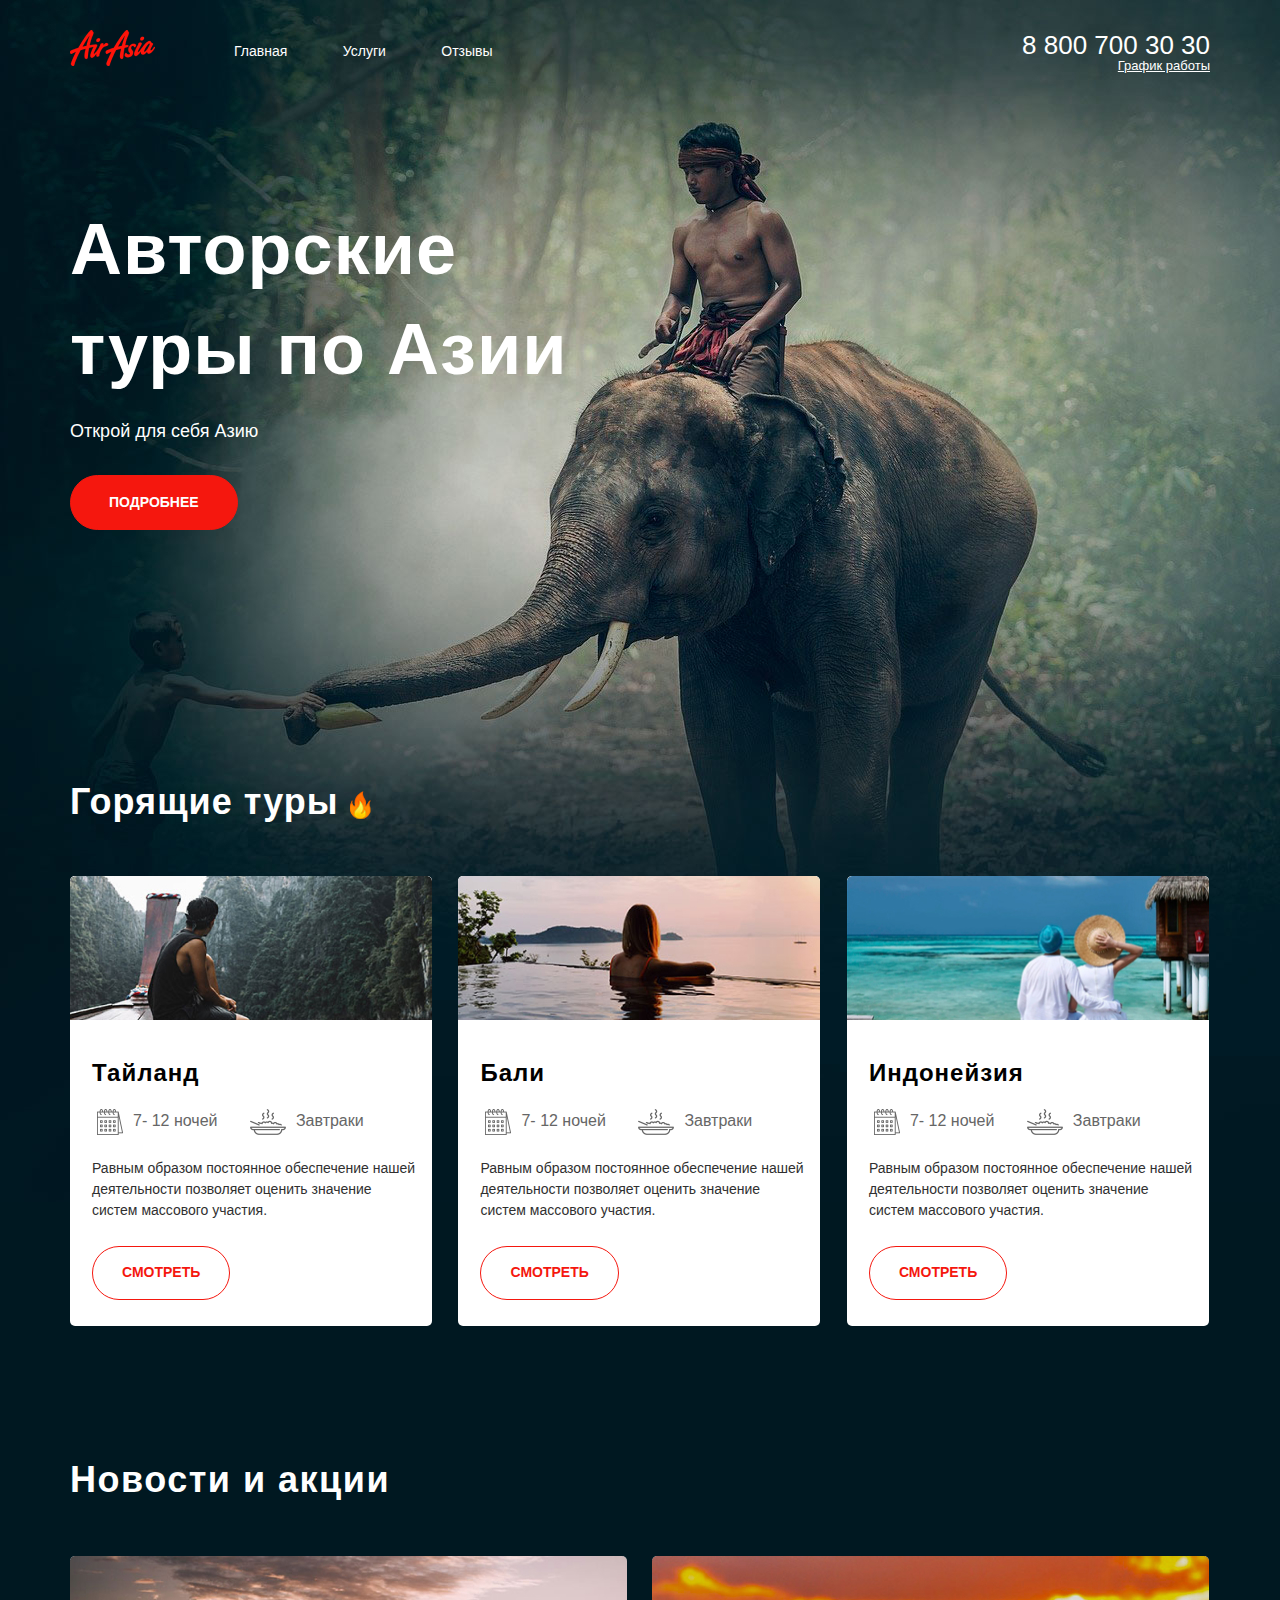
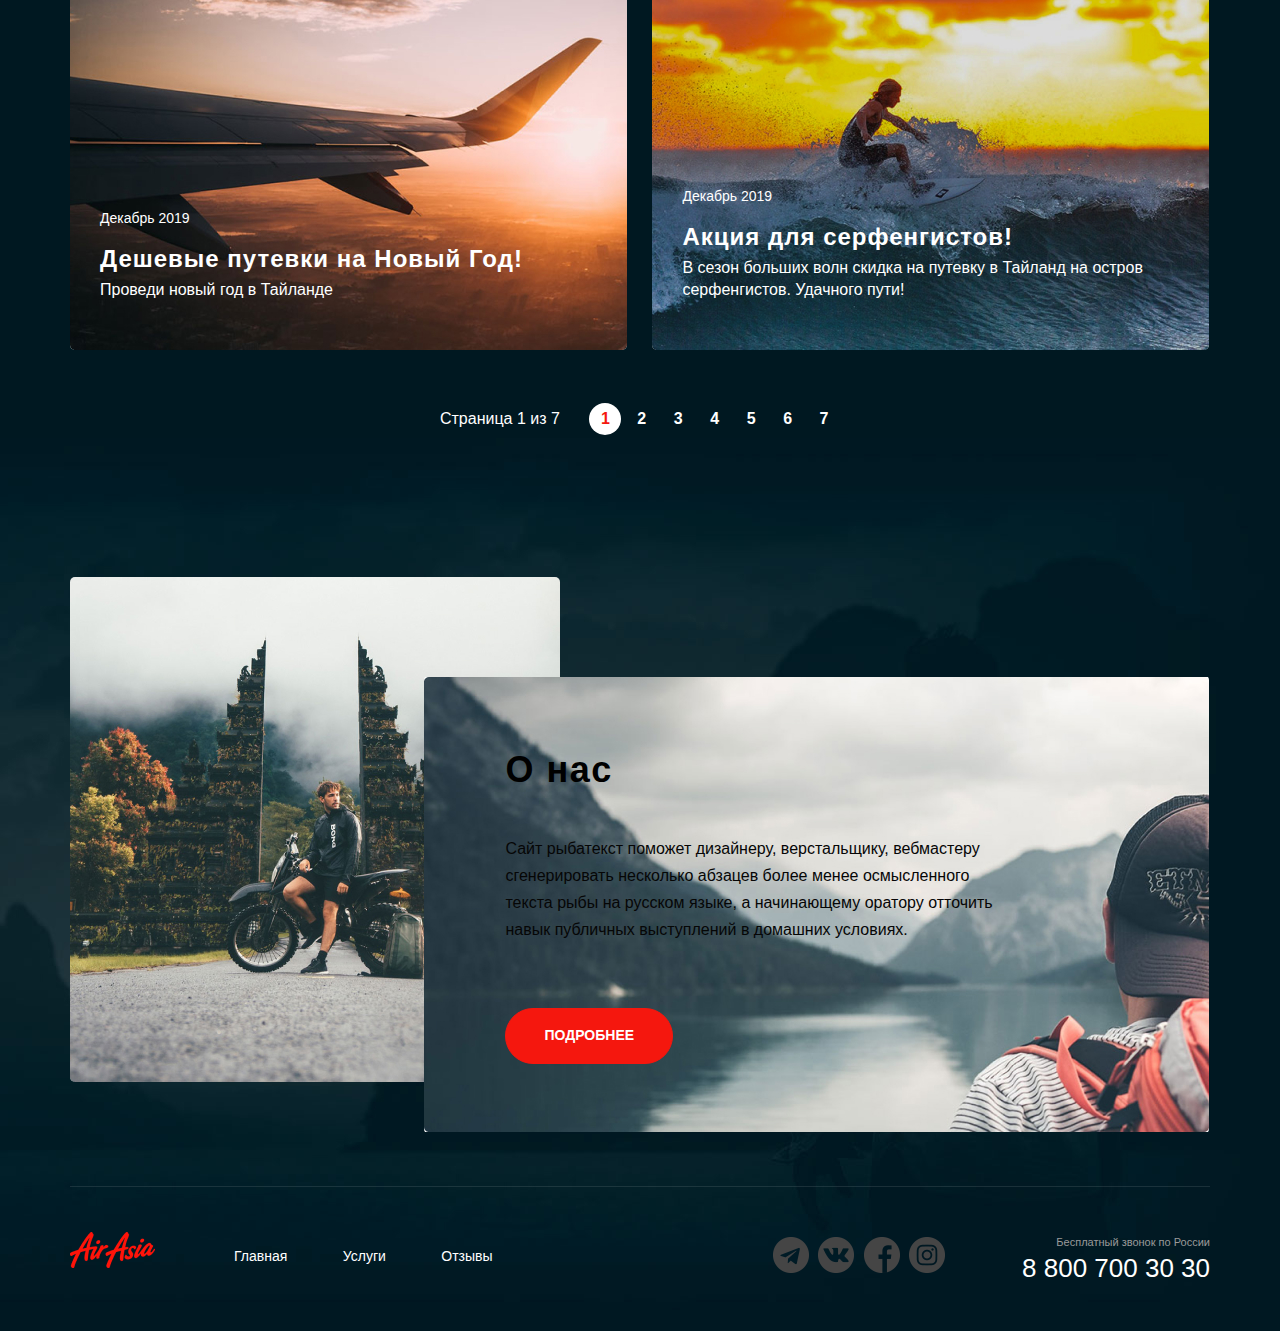
==== index.html @ c1200498 "fixed footer" ====
<!DOCTYPE html>
<html lang="en">
  <head>
    <meta charset="UTF-8" />
    <meta name="viewport" content="width=device-width, initial-scale=1.0" />
    <link rel="stylesheet" href="style/style.css" />
    <title>Air Asia</title>
  </head>
  <body>
    <div class="wrapper main-page__wrapper">
      <div class="container">
        <header class="header">
          <a href="#" class="logo">
            <img src="img/logo.png" alt="logo" class="logo_img" />
          </a>
          <nav class="menu">
            <ul class="menu__list">
              <li class="menu__item">
                <a href="#" class="menu__link">Главная</a>
              </li>
              <li class="menu__item">
                <a href="#" class="menu__link">Услуги</a>
              </li>
              <li class="menu__item">
                <a href="#" class="menu__link">Отзывы</a>
              </li>
            </ul>
          </nav>
          <address class="contacts">
            <a href="tel:+78007003030" class="contacts__phone"
              >8 800 700 30 30</a
            >
            <div class="contacts__schedule">График работы</div>
          </address>
        </header>
        <main class="page-content">
          <section class="main-title">
            <h1 class="main-title__title title">Авторские туры по Азии</h1>
            <p class="main-title__text">Открой для себя Азию</p>
            <a href="#" class="button button__more">Подробнее</a>
          </section>
          <section class="hot-tours">
            <div class="container">
              <h2 class="hot-tours__title">Горящие туры</h2>
              <ul class="hot-tours__list">
                <li class="card">
                  <div class="card__header">
                    <img
                      src="img/thailand.jpg"
                      alt="thailand"
                      class="card__img"
                    />
                  </div>
                  <div class="card__body">
                    <h3 class="card__title">Тайланд</h3>
                    <div class="card__duration-meal">
                      <div class="card__duration">7- 12 ночей</div>
                      <div class="card__meal">Завтраки</div>
                    </div>
                    <p class="card__desc">
                      Равным образом постоянное обеспечение нашей деятельности
                      позволяет оценить значение систем массового участия.
                    </p>

                    <a href="#" class="button button-see">Смотреть</a>
                  </div>
                </li>
                <li class="card">
                  <div class="card__header">
                    <img src="img/bali.jpg" alt="bali" class="card__img" />
                  </div>
                  <div class="card__body">
                    <h3 class="card__title">Бали</h3>
                    <div class="card__duration-meal">
                      <div class="card__duration">7- 12 ночей</div>
                      <div class="card__meal">Завтраки</div>
                    </div>
                    <p class="card__desc">
                      Равным образом постоянное обеспечение нашей деятельности
                      позволяет оценить значение систем массового участия.
                    </p>

                    <a href="#" class="button button-see">Смотреть</a>
                  </div>
                </li>
                <li class="card">
                  <div class="card__header">
                    <img
                      src="img/indonesia.jpg"
                      alt="indonesia"
                      class="card__img"
                    />
                  </div>
                  <div class="card__body">
                    <h3 class="card__title">Индонейзия</h3>
                    <div class="card__duration-meal">
                      <div class="card__duration">7- 12 ночей</div>
                      <div class="card__meal">Завтраки</div>
                    </div>
                    <p class="card__desc">
                      Равным образом постоянное обеспечение нашей деятельности
                      позволяет оценить значение систем массового участия.
                    </p>

                    <a href="#" class="button button-see">Смотреть</a>
                  </div>
                </li>
              </ul>
            </div>
          </section>
          <section class="news-promotions">
            <div class="container">
              <div class="news-promotions__header">
                <h2 class="news-promotions__title">Новости и акции</h2>
              </div>
              <div class="news-promotions__body">
                <ul class="news-promotions__list">
                  <li class="news-promotions__item">
                    <img
                      src="img/plain.jpg"
                      alt="plane"
                      class="news-promotions__img"
                    />
                    <div class="news-promotions__content">
                      <date class="news-promotions__date">Декабрь 2019</date>
                      <h3 class="news-promotions__title">
                        Дешевые путевки на Новый Год!
                      </h3>
                      <p class="news-promotions__text">
                        Проведи новый год в Тайланде
                      </p>
                    </div>
                  </li>
                  <li class="news-promotions__item">
                    <img
                      src="img/surfer.jpg"
                      alt="surfer"
                      class="news-promotions__img"
                    />
                    <div class="news-promotions__content">
                      <date class="news-promotions__date">Декабрь 2019</date>
                      <h3 class="news-promotions__title">
                        Акция для серфенгистов!
                      </h3>
                      <p class="news-promotions__text">
                        В сезон больших волн скидка на путевку в Тайланд на
                        остров серфенгистов. Удачного пути!
                      </p>
                    </div>
                  </li>
                </ul>
              </div>
              <div class="paginator">
                <div class="paginator__display">Страница 1 из 7</div>
                <ul class="paginator__list">
                  <li class="paginator__item paginator__item_active">
                    <a href="#" class="paginator__link">1</a>
                  </li>
                  <li class="paginator__item">
                    <a href="#" class="paginator__link">2</a>
                  </li>
                  <li class="paginator__item">
                    <a href="#" class="paginator__link">3</a>
                  </li>
                  <li class="paginator__item">
                    <a href="#" class="paginator__link">4</a>
                  </li>
                  <li class="paginator__item">
                    <a href="#" class="paginator__link">5</a>
                  </li>
                  <li class="paginator__item">
                    <a href="#" class="paginator__link">6</a>
                  </li>
                  <li class="paginator__item">
                    <a href="#" class="paginator__link">7</a>
                  </li>
                </ul>
              </div>
            </div>
          </section>
          <section class="about-us">
            <div class="about-us__desc">
              <h2 class="about-us__title">О нас</h2>
              <div class="about-us__desc-text">
                <p>
                  Сайт рыбатекст поможет дизайнеру, верстальщику, вебмастеру
                  сгенерировать несколько абзацев более менее осмысленного
                  текста рыбы на русском языке, а начинающему оратору отточить
                  навык публичных выступлений в домашних условиях.
                </p>
              </div>
              <a href="#" class="button button__more">Подробнее</a>
            </div>
          </section>
        </main>
        <footer class="footer">
          <a href="#" class="logo logo__footer">
            <img src="img/logo.png" alt="logo" class="logo_img" />
          </a>
          <nav class="menu menu__footer">
            <ul class="menu__list">
              <li class="menu__item">
                <a href="#" class="menu__link">Главная</a>
              </li>
              <li class="menu__item">
                <a href="#" class="menu__link">Услуги</a>
              </li>
              <li class="menu__item">
                <a href="#" class="menu__link">Отзывы</a>
              </li>
            </ul>
          </nav>
          <address class="contacts contacts__footer">
            <div class="contacts__desc">Бесплатный звонок по России</div>
            <a href="tel:+78007003030" class="contacts__phone"
              >8 800 700 30 30</a
            >
          </address>
          <nav class="social">
            <ul class="social__list">
              <li class="social__item social__item_icon_tg">
                <a href="#" class="social__link"></a>
              </li>
              <li class="social__item social__item_icon_vk">
                <a href="#" class="social__link"></a>
              </li>
              <li class="social__item social__item_icon_fb">
                <a href="#" class="social__link"></a>
              </li>
              <li class="social__item social__item_icon_inst">
                <a href="#" class="social__link"></a>
              </li>
            </ul>
          </nav>
        </footer>
      </div>
    </div>
  </body>
</html>
---- style/style.css ----
@import url("https://fonts.googleapis.com/css2?family=Roboto:ital,wght@0,300;0,400;0,700;1,300;1,400;1,700&display=swap");

* {
  padding: 0;
  margin: 0;
  box-sizing: border-box;
}

body {
  font-family: "Open Sans", Helvetica, sans-serif;
  font-size: 16px;
  color: #fff;
  line-height: 1.42;
  background: #001821;
}
.main-page__wrapper {
  background: url("../img/background-top.jpg") center top no-repeat,
    url("../img/background-bottom.jpg") right bottom no-repeat;
}
a {
  color: inherit;
}
h1 {
  font-size: 72px;
  line-height: 100px;
  letter-spacing: 1px;
}

h2 {
  font-size: 36px;
  line-height: 50px;
  letter-spacing: 1.5px;
}

h3 {
  font-size: 24px;
  line-height: 33px;
  letter-spacing: 1px;
}

ul {
  margin: 0;
  padding: 0;
}
ul li {
  list-style: none;
}

.container {
  width: 1140px;
  margin: 0 auto;
}

.header {
  height: 125px;
  position: relative;
  margin-bottom: 74px;
}

.logo {
  display: block;
  position: absolute;
  top: 30px;
  left: 0;
}

.menu {
  position: absolute;
  top: 40px;
  left: 164px;
}

.menu__item {
  display: inline-block;
  vertical-align: middle;
  margin-right: 51px;
}

.menu__item:last-child {
  margin-right: 0;
}

.menu__link {
  font-size: 14px;
  text-decoration: none;
}

.menu__link:hover {
  color: #da0100;
}

.contacts {
  font-style: normal;
  position: absolute;
  top: 28px;
  right: 0px;
  text-align: right;
}

.contacts__phone {
  font-size: 26px;
  line-height: 35px;
  text-decoration: none;
}

.contacts__schedule {
  font-size: 13px;
  line-height: 6px;
  text-decoration: underline;
}

.contacts__desc {
  color: #9a9a9a;
  font-size: 11px;
}

.main-title {
  margin-bottom: 247px;
}
.main-title__title {
  width: 510px;
  margin-bottom: 20px;
}

.main-title__text {
  font-size: 18px;
  margin-bottom: 30px;
}

.button {
  display: inline-block;
  border: 1px solid #f5170e;
  border-radius: 35px;
  text-decoration: none;
  font-size: 14px;
  text-transform: uppercase;
  font-weight: 700;
}

.button__more {
  background: #f5170e;
  padding: 17px 38px;
}

.hot-tours {
  margin-bottom: 122px;
}

.hot-tours__title {
  margin-bottom: 49px;
  letter-spacing: 1px;
}

.hot-tours__title::after {
  content: "";
  width: 21px;
  height: 28px;
  display: inline-block;
  vertical-align: middle;
  margin-left: 12px;
  background: url("../img/flame.png");
}

.card {
  display: inline-block;
  min-height: 450px;
  width: 362px;
  background: #fff;
  border-radius: 5px;
  margin-right: 22px;
  overflow: hidden;
}

.card:last-child {
  margin-right: 0;
}

.card__header {
  margin-bottom: 29px;
}

.card__body {
  padding: 0 16px 0 22px;
}

.card__title {
  color: #000;
  margin-bottom: 20px;
}

.card__duration-meal {
  color: #666;
  margin-bottom: 23px;
  padding-left: 5px;
}

.card__duration {
  display: inline-block;
  margin-right: 28px;
  vertical-align: middle;
}

.card__duration::before {
  content: "";
  background: url("../img/calendar.png");
  display: inline-block;
  vertical-align: middle;
  width: 26px;
  height: 26px;
  margin-right: 10px;
}

.card__meal {
  display: inline-block;
  vertical-align: middle;
}

.card__meal::before {
  content: "";
  background: url("../img/meal.png");
  display: inline-block;
  vertical-align: middle;
  width: 36px;
  height: 26px;
  margin-right: 10px;
}

.card__desc {
  font-size: 14px;
  line-height: 21px;
  color: #303030;
  margin-bottom: 25px;
}

.button-see {
  color: #f5170e;
  padding: 16px 29px;
}

.button-see:hover {
  color: #fff;
  background: #f5170e;
}

.news-promotions {
  margin-bottom: 142px;
}
.news-promotions__body {
  margin-bottom: 53px;
}

.news-promotions__header {
  margin-bottom: 51px;
}

.news-promotions__item {
  display: inline-block;
  vertical-align: top;
  border-radius: 5px;
  overflow: hidden;
  margin-right: 21px;
  position: relative;
}

.news-promotions__item:last-child {
  margin-right: 0;
}

.news-promotions__img {
  display: block;
  width: 100%;
  height: 100%;
  object-fit: cover;
}

.news-promotions__content {
  position: absolute;
  left: 0;
  right: 0;
  bottom: 0;
  padding: 48px 30px;
}

.news-promotions__date {
  display: block;
  font-size: 14px;
  line-height: 21px;
  margin-bottom: 13px;
}

.news-promotions__title {
  margin-bottom: 4px;
}

.paginator {
  text-align: center;
}

.paginator__display,
.paginator__list {
  display: inline-block;
  vertical-align: middle;
}

.paginator__display {
  margin-right: 25px;
}
.paginator__item {
  display: inline-block;
}

.paginator__item_active .paginator__link {
  background: #fff;
  color: #f5170e;
}

.paginator__link {
  display: block;
  width: 32px;
  height: 32px;
  border-radius: 50%;
  position: relative;
  text-decoration: none;
  font-weight: 700;
  line-height: 32px;
}

.paginator__link:hover {
  color: #f5170e;
}

.about-us {
  margin-bottom: 52px;
}

.about-us:before,
.about-us__desc {
  display: inline-block;
  vertical-align: top;
}

.about-us:before {
  content: "";
  width: 490px;
  height: 505px;
  background: url("../img/bike.jpg") center center / cover no-repeat;
  border-radius: 5px;
}

.about-us__desc {
  background: url("../img/river.jpg") center center no-repeat;
  width: 785px;
  padding: 70px 81px;
  box-sizing: border-box;
  border-radius: 5px;
  margin-left: -140px;
  margin-top: 98px;
}
.about-us__title {
  color: #000;
  margin-bottom: 40px;
}

.about-us__desc-text {
  color: #060606;
  width: 495px;
  line-height: 27px;
  margin-bottom: 65px;
}

.about-us__desc-text p {
  margin-bottom: 10px;
}

.about-us__desc-text p:last-child {
  margin-bottom: 0;
}

.footer {
  position: relative;
  border-top: 1px solid rgba(255, 255, 255, 0.1);
  height: 145px;
}

.logo__footer {
  top: 45px;
}

.menu__footer {
  top: 58px;
}

.contacts__footer {
  top: 48px;
}

.social {
  position: absolute;
  top: 50px;
  right: 265px;
}

.social__item {
  display: inline-block;
  vertical-align: middle;
  margin-right: 5px;
}

.social__item:last-child {
  margin-right: 0;
}

.social__link {
  display: block;
  text-decoration: none;
  width: 36px;
  height: 36px;
  background: no-repeat;
}

.social__item_icon_tg .social__link {
  background-image: url("../img/tg-icon.png");
}

.social__item_icon_vk .social__link {
  background-image: url("../img/vk-icon.png");
}

.social__item_icon_fb .social__link {
  background-image: url("../img/facebook-icon.png");
}

.social__item_icon_inst .social__link {
  background-image: url("../img/instagram-icon.png");
}
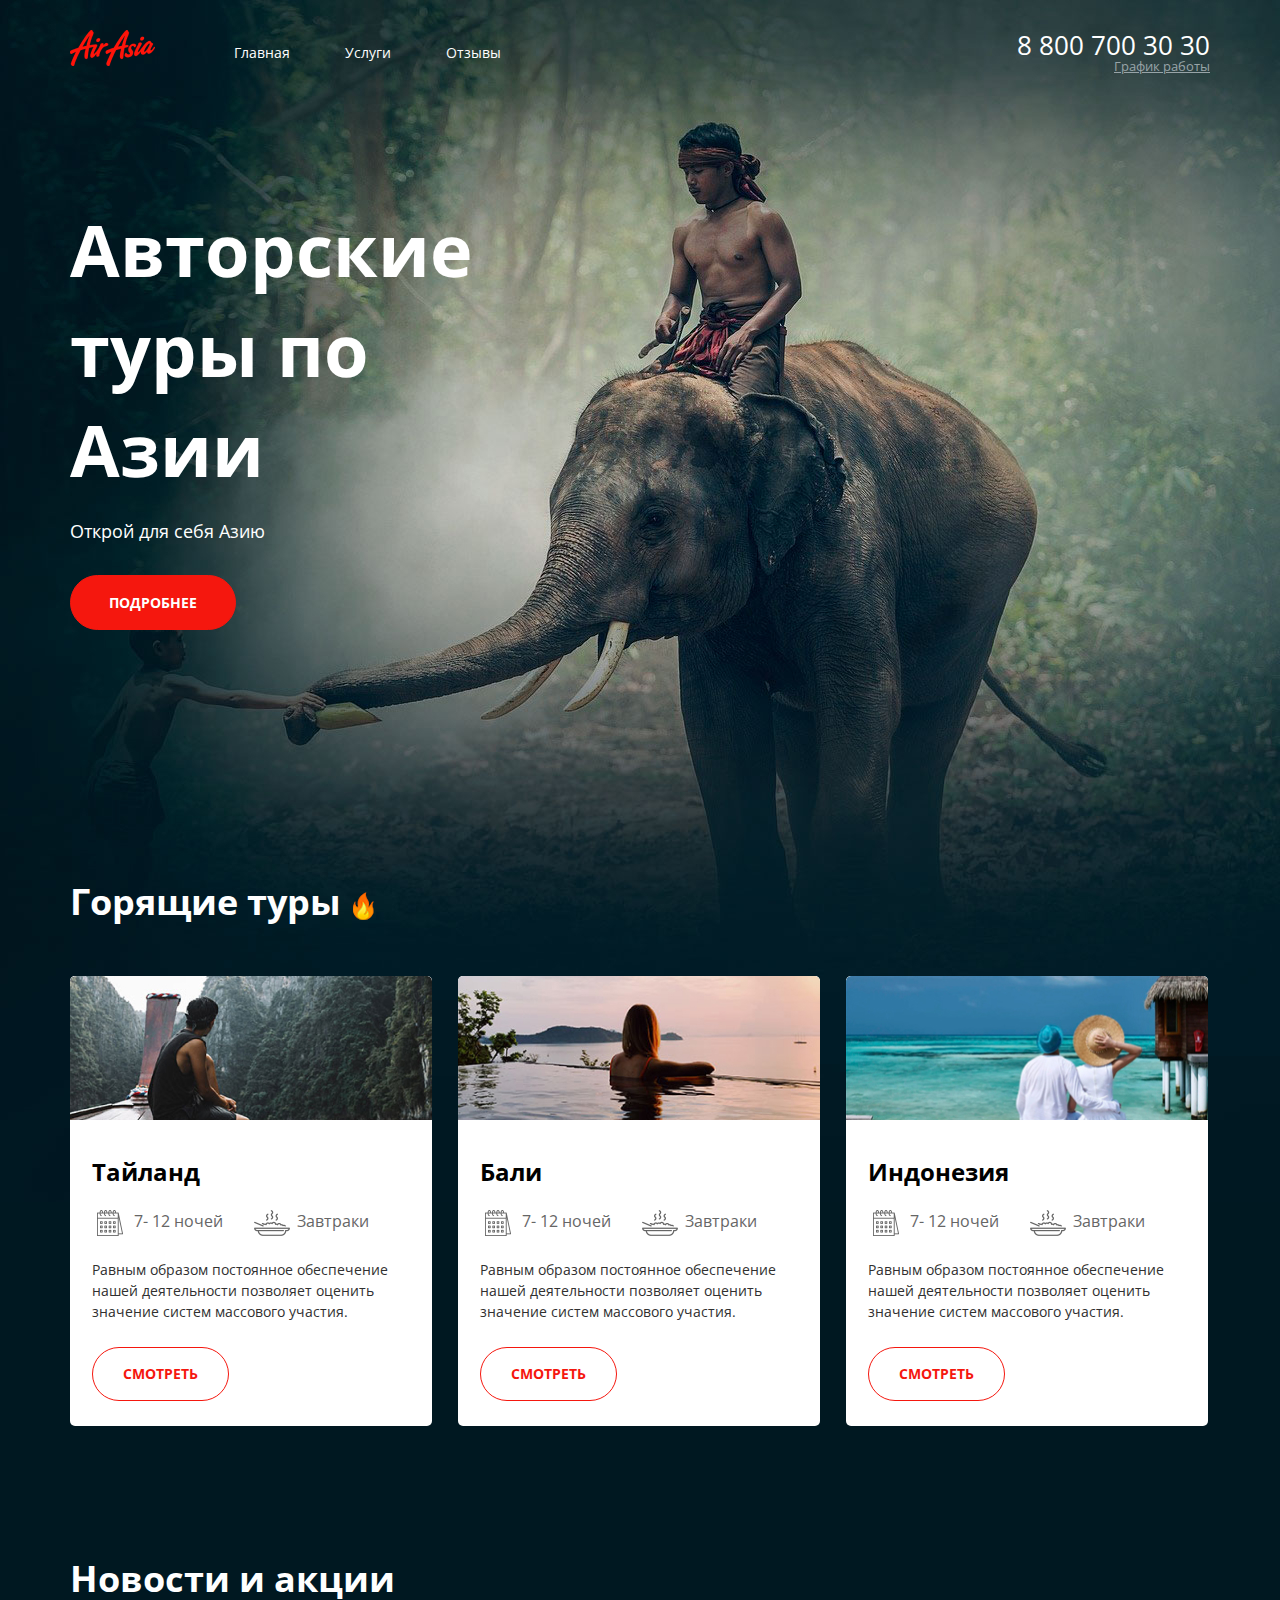
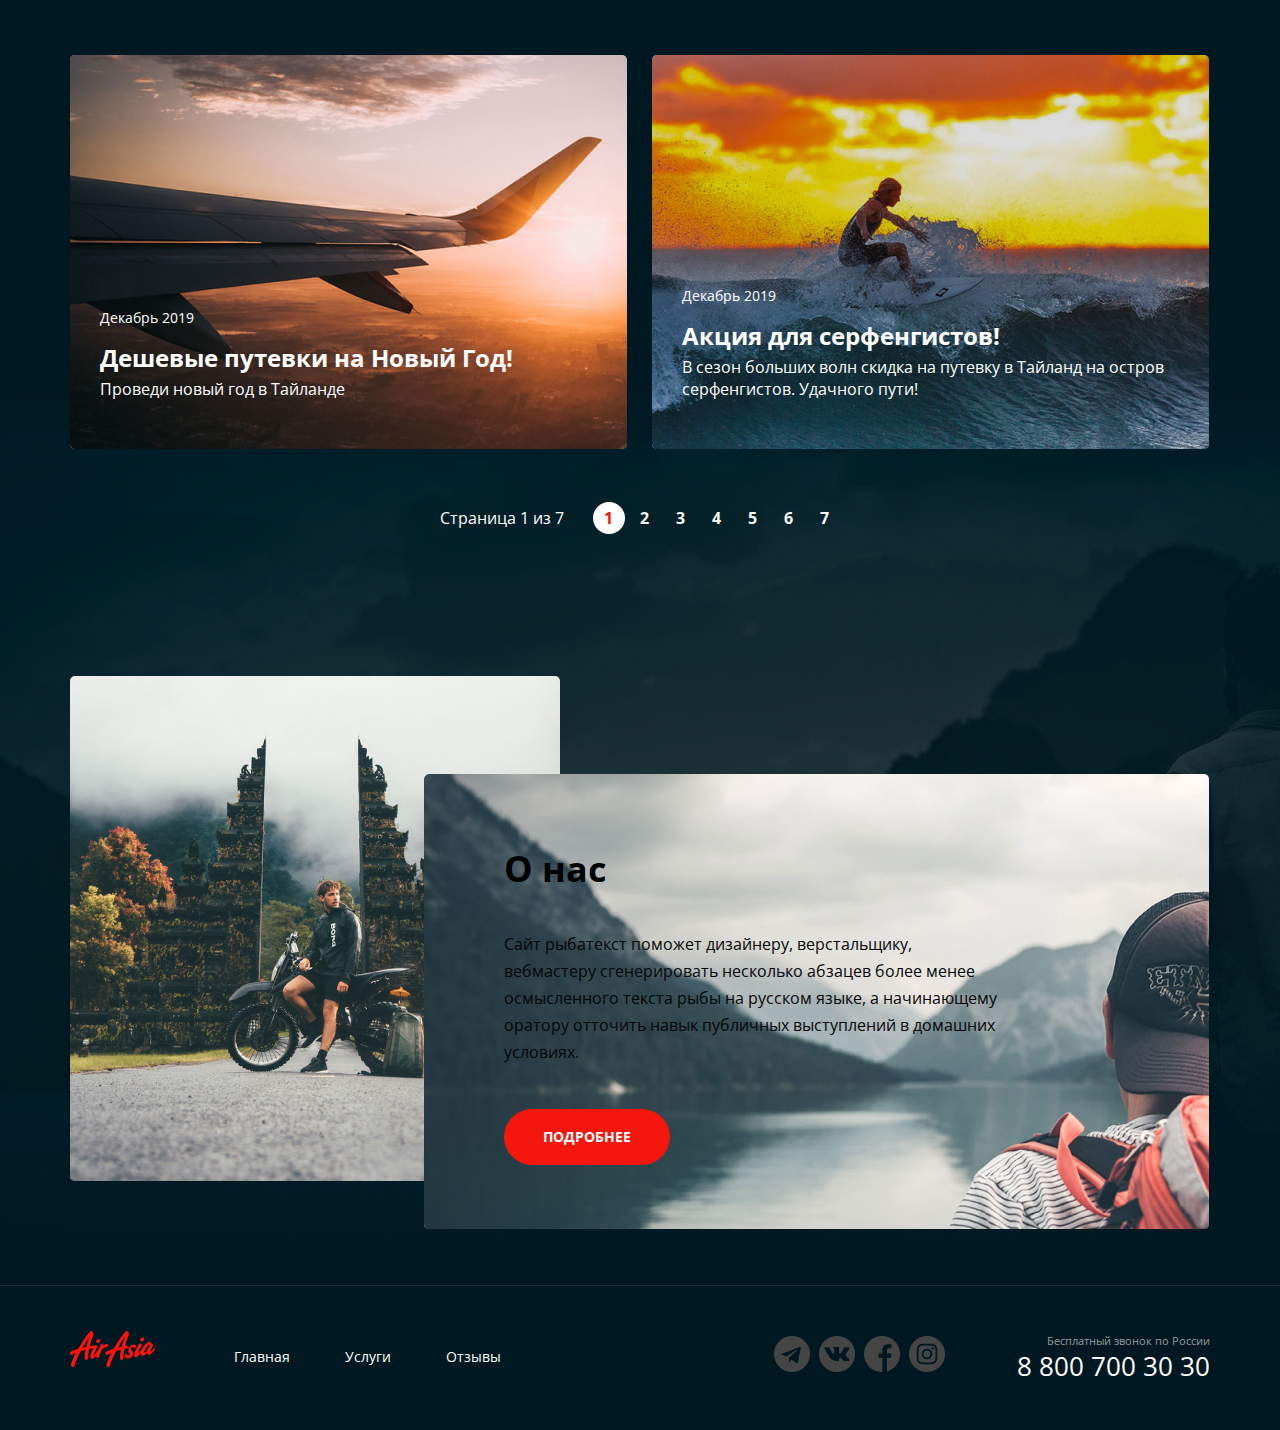
==== commit 27c8bbc5: "small fixes" ====
--- a/index.html
+++ b/index.html
@@ -8,8 +8,8 @@
   </head>
   <body>
     <div class="wrapper main-page__wrapper">
-      <div class="container">
-        <header class="header">
+      <header class="header">
+        <div class="container">
           <a href="#" class="logo">
             <img src="img/logo.png" alt="logo" class="logo_img" />
           </a>
@@ -32,154 +32,159 @@
             >
             <div class="contacts__schedule">График работы</div>
           </address>
-        </header>
-        <main class="page-content">
-          <section class="main-title">
+        </div>
+      </header>
+      <main class="page-content">
+        <section class="main-title">
+          <div class="container">
             <h1 class="main-title__title title">Авторские туры по Азии</h1>
             <p class="main-title__text">Открой для себя Азию</p>
             <a href="#" class="button button__more">Подробнее</a>
-          </section>
-          <section class="hot-tours">
-            <div class="container">
-              <h2 class="hot-tours__title">Горящие туры</h2>
-              <ul class="hot-tours__list">
-                <li class="card">
-                  <div class="card__header">
-                    <img
-                      src="img/thailand.jpg"
-                      alt="thailand"
-                      class="card__img"
-                    />
-                  </div>
-                  <div class="card__body">
-                    <h3 class="card__title">Тайланд</h3>
-                    <div class="card__duration-meal">
-                      <div class="card__duration">7- 12 ночей</div>
-                      <div class="card__meal">Завтраки</div>
-                    </div>
-                    <p class="card__desc">
-                      Равным образом постоянное обеспечение нашей деятельности
-                      позволяет оценить значение систем массового участия.
+          </div>
+        </section>
+        <section class="hot-tours">
+          <div class="container">
+            <h2 class="hot-tours__title">Горящие туры</h2>
+            <ul class="hot-tours__list">
+              <li class="card">
+                <div class="card__header">
+                  <img
+                    src="img/thailand.jpg"
+                    alt="thailand"
+                    class="card__img"
+                  />
+                </div>
+                <div class="card__body">
+                  <h3 class="card__title">Тайланд</h3>
+                  <div class="card__duration-meal">
+                    <div class="card__duration">7- 12 ночей</div>
+                    <div class="card__meal">Завтраки</div>
+                  </div>
+                  <p class="card__desc">
+                    Равным образом постоянное обеспечение нашей деятельности
+                    позволяет оценить значение систем массового участия.
+                  </p>
+
+                  <a href="#" class="button button-see">Смотреть</a>
+                </div>
+              </li>
+              <li class="card">
+                <div class="card__header">
+                  <img src="img/bali.jpg" alt="bali" class="card__img" />
+                </div>
+                <div class="card__body">
+                  <h3 class="card__title">Бали</h3>
+                  <div class="card__duration-meal">
+                    <div class="card__duration">7- 12 ночей</div>
+                    <div class="card__meal">Завтраки</div>
+                  </div>
+                  <p class="card__desc">
+                    Равным образом постоянное обеспечение нашей деятельности
+                    позволяет оценить значение систем массового участия.
+                  </p>
+
+                  <a href="#" class="button button-see">Смотреть</a>
+                </div>
+              </li>
+              <li class="card">
+                <div class="card__header">
+                  <img
+                    src="img/indonesia.jpg"
+                    alt="indonesia"
+                    class="card__img"
+                  />
+                </div>
+                <div class="card__body">
+                  <h3 class="card__title">Индонезия</h3>
+                  <div class="card__duration-meal">
+                    <div class="card__duration">7- 12 ночей</div>
+                    <div class="card__meal">Завтраки</div>
+                  </div>
+                  <p class="card__desc">
+                    Равным образом постоянное обеспечение нашей деятельности
+                    позволяет оценить значение систем массового участия.
+                  </p>
+
+                  <a href="#" class="button button-see">Смотреть</a>
+                </div>
+              </li>
+            </ul>
+          </div>
+        </section>
+        <section class="news-promotions">
+          <div class="container">
+            <div class="news-promotions__header">
+              <h2 class="news-promotions__title">Новости и акции</h2>
+            </div>
+            <div class="news-promotions__body">
+              <ul class="news-promotions__list">
+                <li class="news-promotions__item">
+                  <img
+                    src="img/plain.jpg"
+                    alt="plane"
+                    class="news-promotions__img"
+                  />
+                  <div class="news-promotions__content">
+                    <date class="news-promotions__date">Декабрь 2019</date>
+                    <h3 class="news-promotions__title">
+                      Дешевые путевки на Новый Год!
+                    </h3>
+                    <p class="news-promotions__text">
+                      Проведи новый год в Тайланде
                     </p>
-
-                    <a href="#" class="button button-see">Смотреть</a>
-                  </div>
-                </li>
-                <li class="card">
-                  <div class="card__header">
-                    <img src="img/bali.jpg" alt="bali" class="card__img" />
-                  </div>
-                  <div class="card__body">
-                    <h3 class="card__title">Бали</h3>
-                    <div class="card__duration-meal">
-                      <div class="card__duration">7- 12 ночей</div>
-                      <div class="card__meal">Завтраки</div>
-                    </div>
-                    <p class="card__desc">
-                      Равным образом постоянное обеспечение нашей деятельности
-                      позволяет оценить значение систем массового участия.
+                  </div>
+                </li>
+                <li class="news-promotions__item">
+                  <img
+                    src="img/surfer.jpg"
+                    alt="surfer"
+                    class="news-promotions__img"
+                  />
+                  <div class="news-promotions__content">
+                    <date class="news-promotions__date">Декабрь 2019</date>
+                    <h3 class="news-promotions__title">
+                      Акция для серфенгистов!
+                    </h3>
+                    <p class="news-promotions__text">
+                      В сезон больших волн скидка на путевку в Тайланд на
+                      остров +серфенгистов. Удачного пути!
                     </p>
-
-                    <a href="#" class="button button-see">Смотреть</a>
-                  </div>
-                </li>
-                <li class="card">
-                  <div class="card__header">
-                    <img
-                      src="img/indonesia.jpg"
-                      alt="indonesia"
-                      class="card__img"
-                    />
-                  </div>
-                  <div class="card__body">
-                    <h3 class="card__title">Индонейзия</h3>
-                    <div class="card__duration-meal">
-                      <div class="card__duration">7- 12 ночей</div>
-                      <div class="card__meal">Завтраки</div>
-                    </div>
-                    <p class="card__desc">
-                      Равным образом постоянное обеспечение нашей деятельности
-                      позволяет оценить значение систем массового участия.
-                    </p>
-
-                    <a href="#" class="button button-see">Смотреть</a>
                   </div>
                 </li>
               </ul>
             </div>
-          </section>
-          <section class="news-promotions">
-            <div class="container">
-              <div class="news-promotions__header">
-                <h2 class="news-promotions__title">Новости и акции</h2>
-              </div>
-              <div class="news-promotions__body">
-                <ul class="news-promotions__list">
-                  <li class="news-promotions__item">
-                    <img
-                      src="img/plain.jpg"
-                      alt="plane"
-                      class="news-promotions__img"
-                    />
-                    <div class="news-promotions__content">
-                      <date class="news-promotions__date">Декабрь 2019</date>
-                      <h3 class="news-promotions__title">
-                        Дешевые путевки на Новый Год!
-                      </h3>
-                      <p class="news-promotions__text">
-                        Проведи новый год в Тайланде
-                      </p>
-                    </div>
-                  </li>
-                  <li class="news-promotions__item">
-                    <img
-                      src="img/surfer.jpg"
-                      alt="surfer"
-                      class="news-promotions__img"
-                    />
-                    <div class="news-promotions__content">
-                      <date class="news-promotions__date">Декабрь 2019</date>
-                      <h3 class="news-promotions__title">
-                        Акция для серфенгистов!
-                      </h3>
-                      <p class="news-promotions__text">
-                        В сезон больших волн скидка на путевку в Тайланд на
-                        остров -серфенгистов. Удачного пути!
-                      </p>
-                    </div>
-                  </li>
-                </ul>
-              </div>
-              <div class="paginator">
-                <div class="paginator__display">Страница 1 из 7</div>
-                <ul class="paginator__list">
-                  <li class="paginator__item paginator__item_active">
-                    <a href="#" class="paginator__link">1</a>
-                  </li>
-                  <li class="paginator__item">
-                    <a href="#" class="paginator__link">2</a>
-                  </li>
-                  <li class="paginator__item">
-                    <a href="#" class="paginator__link">3</a>
-                  </li>
-                  <li class="paginator__item">
-                    <a href="#" class="paginator__link">4</a>
-                  </li>
-                  <li class="paginator__item">
-                    <a href="#" class="paginator__link">5</a>
-                  </li>
-                  <li class="paginator__item">
-                    <a href="#" class="paginator__link">6</a>
-                  </li>
-                  <li class="paginator__item">
-                    <a href="#" class="paginator__link">7</a>
-                  </li>
-                </ul>
-              </div>
-            </div>
-          </section>
-          <section class="about-us">
+            <div class="paginator">
+              <div class="paginator__display">Страница 1 из 7</div>
+              <ul class="paginator__list">
+                <li class="paginator__item paginator__item_active">
+                  <a href="#" class="paginator__link">1</a>
+                </li>
+                <li class="paginator__item">
+                  <a href="#" class="paginator__link">2</a>
+                </li>
+                <li class="paginator__item">
+                  <a href="#" class="paginator__link">3</a>
+                </li>
+                <li class="paginator__item">
+                  <a href="#" class="paginator__link">4</a>
+                </li>
+                <li class="paginator__item">
+                  <a href="#" class="paginator__link">5</a>
+                </li>
+                <li class="paginator__item">
+                  <a href="#" class="paginator__link">6</a>
+                </li>
+                <li class="paginator__item">
+                  <a href="#" class="paginator__link">7</a>
+                </li>
+              </ul>
+            </div>
+          </div>
+        </section>
+        <section class="about-us">
+          <div class="container">
+            <div class="about-us__back-pic"></div>
             <div class="about-us__desc">
               <h2 class="about-us__title">О нас</h2>
               <div class="about-us__desc-text">
@@ -192,13 +197,15 @@
               </div>
               <a href="#" class="button button__more">Подробнее</a>
             </div>
-          </section>
-        </main>
-        <footer class="footer">
-          <a href="#" class="logo logo__footer">
+          </div>
+        </section>
+      </main>
+      <footer class="footer">
+        <div class="container">
+          <a href="#" class="logo footer__logo">
             <img src="img/logo.png" alt="logo" class="logo_img" />
           </a>
-          <nav class="menu menu__footer">
+          <nav class="menu footer__menu">
             <ul class="menu__list">
               <li class="menu__item">
                 <a href="#" class="menu__link">Главная</a>
@@ -211,7 +218,7 @@
               </li>
             </ul>
           </nav>
-          <address class="contacts contacts__footer">
+          <address class="contacts footer__contacts">
             <div class="contacts__desc">Бесплатный звонок по России</div>
             <a href="tel:+78007003030" class="contacts__phone"
               >8 800 700 30 30</a
@@ -233,8 +240,8 @@
               </li>
             </ul>
           </nav>
-        </footer>
-      </div>
+        </div>
+      </footer>
     </div>
   </body>
 </html>
--- a/style/style.css
+++ b/style/style.css
@@ -1,4 +1,4 @@
-@import url("https://fonts.googleapis.com/css2?family=Roboto:ital,wght@0,300;0,400;0,700;1,300;1,400;1,700&display=swap");
+@import url("https://fonts.googleapis.com/css2?family=Open+Sans:ital,wght@0,300;0,400;0,700;1,300;1,400;1,700&display=swap");
 
 * {
   padding: 0;
@@ -7,7 +7,7 @@
 }
 
 body {
-  font-family: "Open Sans", Helvetica, sans-serif;
+  font-family: "Open Sans", sans-serif;
   font-size: 16px;
   color: #fff;
   line-height: 1.42;
@@ -15,7 +15,7 @@
 }
 .main-page__wrapper {
   background: url("../img/background-top.jpg") center top no-repeat,
-    url("../img/background-bottom.jpg") right bottom no-repeat;
+    url("../img/background-bottom.jpg") center bottom 160px no-repeat;
 }
 a {
   color: inherit;
@@ -23,19 +23,16 @@
 h1 {
   font-size: 72px;
   line-height: 100px;
-  letter-spacing: 1px;
 }
 
 h2 {
   font-size: 36px;
   line-height: 50px;
-  letter-spacing: 1.5px;
 }
 
 h3 {
   font-size: 24px;
   line-height: 33px;
-  letter-spacing: 1px;
 }
 
 ul {
@@ -49,6 +46,7 @@
 .container {
   width: 1140px;
   margin: 0 auto;
+  position: relative;
 }
 
 .header {
@@ -104,9 +102,14 @@
 }
 
 .contacts__schedule {
+  color: #98a4a8;
   font-size: 13px;
   line-height: 6px;
   text-decoration: underline;
+}
+
+.contacts__schedule:hover {
+  color: #fff;
 }
 
 .contacts__desc {
@@ -137,6 +140,10 @@
   font-weight: 700;
 }
 
+.button:active {
+  background: #da0100;
+}
+
 .button__more {
   background: #f5170e;
   padding: 17px 38px;
@@ -148,7 +155,6 @@
 
 .hot-tours__title {
   margin-bottom: 49px;
-  letter-spacing: 1px;
 }
 
 .hot-tours__title::after {
@@ -180,12 +186,12 @@
 }
 
 .card__body {
-  padding: 0 16px 0 22px;
+  padding: 0 22px;
 }
 
 .card__title {
   color: #000;
-  margin-bottom: 20px;
+  margin-bottom: 22px;
 }
 
 .card__duration-meal {
@@ -196,7 +202,7 @@
 
 .card__duration {
   display: inline-block;
-  margin-right: 28px;
+  margin-right: 27px;
   vertical-align: middle;
 }
 
@@ -207,7 +213,7 @@
   vertical-align: middle;
   width: 26px;
   height: 26px;
-  margin-right: 10px;
+  margin-right: 11px;
 }
 
 .card__meal {
@@ -222,7 +228,7 @@
   vertical-align: middle;
   width: 36px;
   height: 26px;
-  margin-right: 10px;
+  margin-right: 7px;
 }
 
 .card__desc {
@@ -234,7 +240,7 @@
 
 .button-see {
   color: #f5170e;
-  padding: 16px 29px;
+  padding: 16px 30px;
 }
 
 .button-see:hover {
@@ -330,42 +336,41 @@
 }
 
 .about-us {
-  margin-bottom: 52px;
-}
-
-.about-us:before,
+  margin-bottom: 56px;
+}
+
+.about-us__back-pic,
 .about-us__desc {
   display: inline-block;
   vertical-align: top;
-}
-
-.about-us:before {
-  content: "";
+  overflow: hidden;
+  border-radius: 5px;
+}
+
+.about-us__back-pic {
   width: 490px;
   height: 505px;
   background: url("../img/bike.jpg") center center / cover no-repeat;
-  border-radius: 5px;
 }
 
 .about-us__desc {
-  background: url("../img/river.jpg") center center no-repeat;
+  background: url("../img/river.jpg") center center / cover no-repeat;
   width: 785px;
-  padding: 70px 81px;
-  box-sizing: border-box;
-  border-radius: 5px;
+  height: 455px;
   margin-left: -140px;
   margin-top: 98px;
+  padding: 70px 80px;
 }
 .about-us__title {
   color: #000;
-  margin-bottom: 40px;
+  margin-bottom: 37px;
 }
 
 .about-us__desc-text {
   color: #060606;
-  width: 495px;
+  width: 500px;
   line-height: 27px;
-  margin-bottom: 65px;
+  margin-bottom: 43px;
 }
 
 .about-us__desc-text p {
@@ -377,21 +382,20 @@
 }
 
 .footer {
-  position: relative;
   border-top: 1px solid rgba(255, 255, 255, 0.1);
   height: 145px;
 }
 
-.logo__footer {
+.footer__logo {
   top: 45px;
 }
 
-.menu__footer {
-  top: 58px;
-}
-
-.contacts__footer {
-  top: 48px;
+.footer__menu {
+  top: 57px;
+}
+
+.footer__contacts {
+  top: 47px;
 }
 
 .social {
@@ -422,14 +426,28 @@
   background-image: url("../img/tg-icon.png");
 }
 
+.social__item_icon_tg .social__link:hover {
+  background-image: url("../img/tg-icon-hover.png");
+}
+
 .social__item_icon_vk .social__link {
   background-image: url("../img/vk-icon.png");
 }
 
+.social__item_icon_vk .social__link:hover {
+  background-image: url("../img/vk-icon-hover.png");
+}
+
 .social__item_icon_fb .social__link {
   background-image: url("../img/facebook-icon.png");
 }
+.social__item_icon_fb .social__link:hover {
+  background-image: url("../img/facebook-icon-hover.png");
+}
 
 .social__item_icon_inst .social__link {
   background-image: url("../img/instagram-icon.png");
 }
+.social__item_icon_inst .social__link:hover {
+  background-image: url("../img/instagram-icon-hover.png");
+}
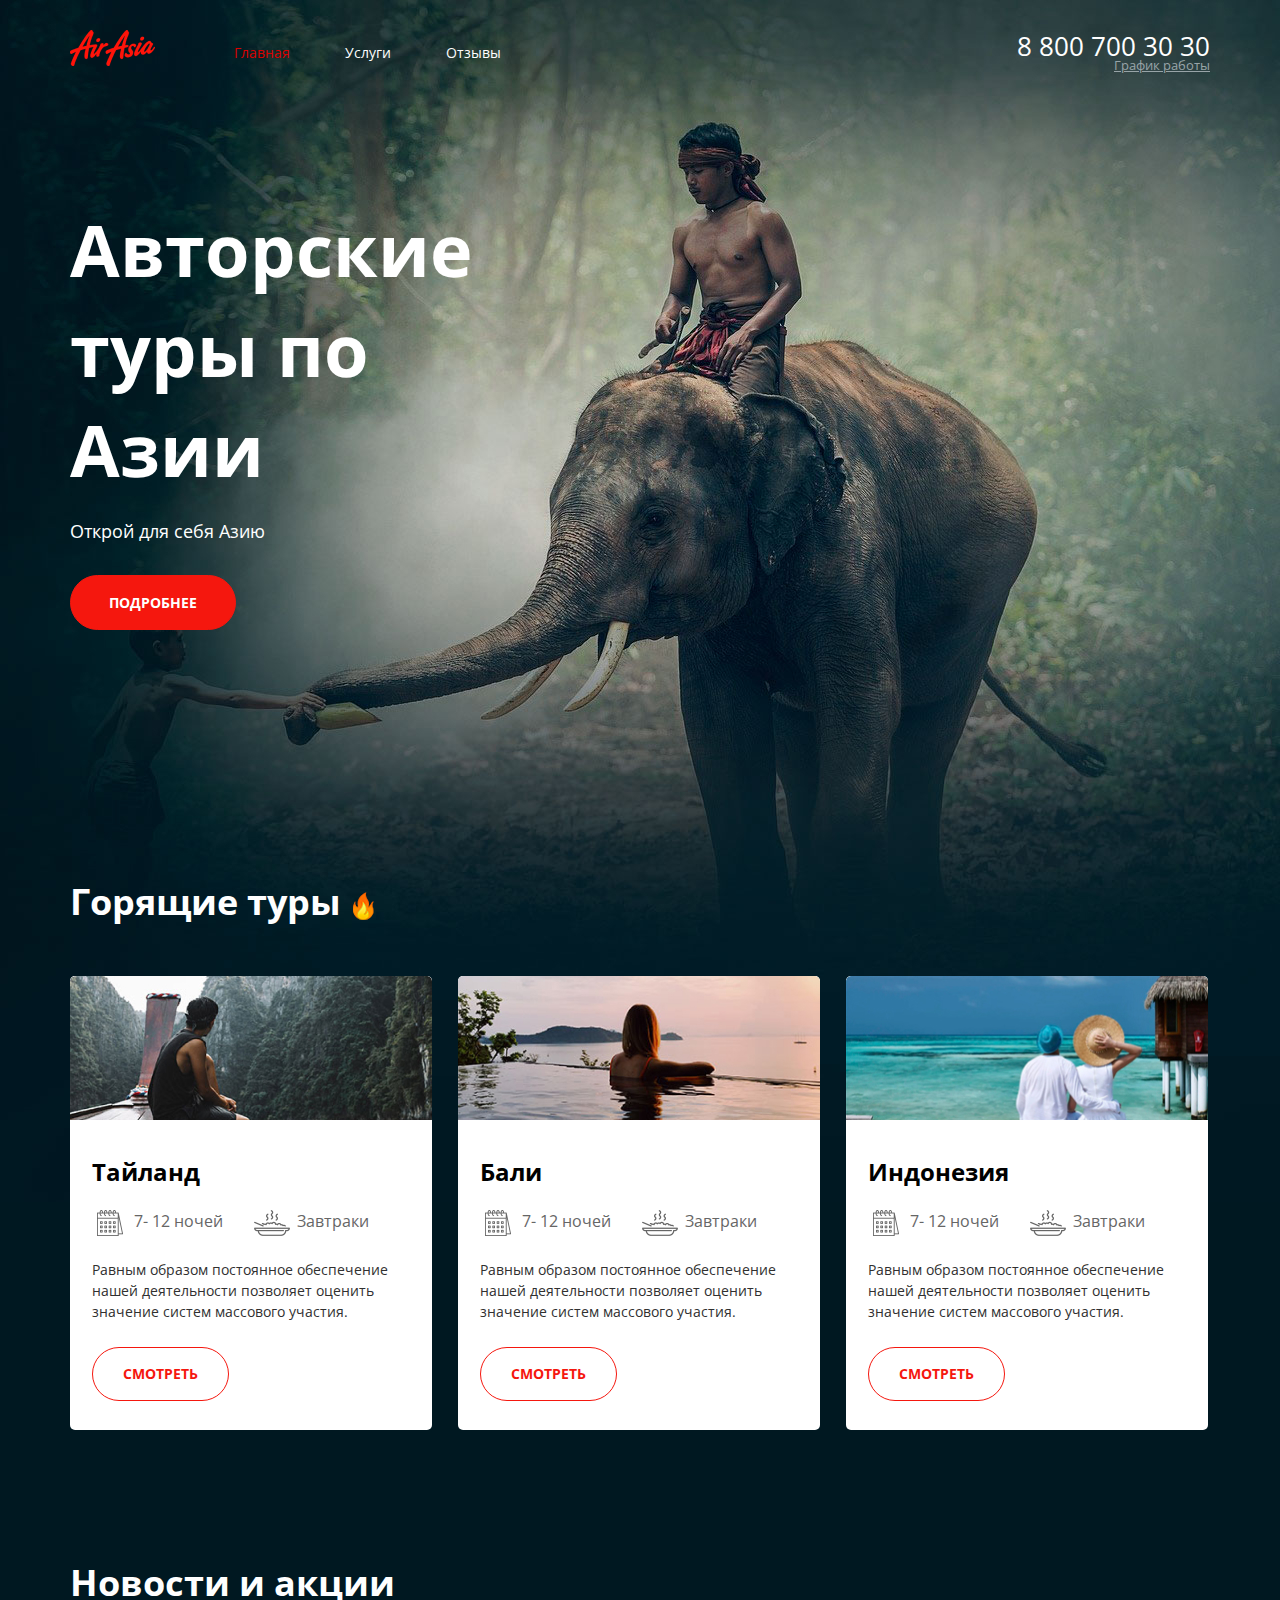
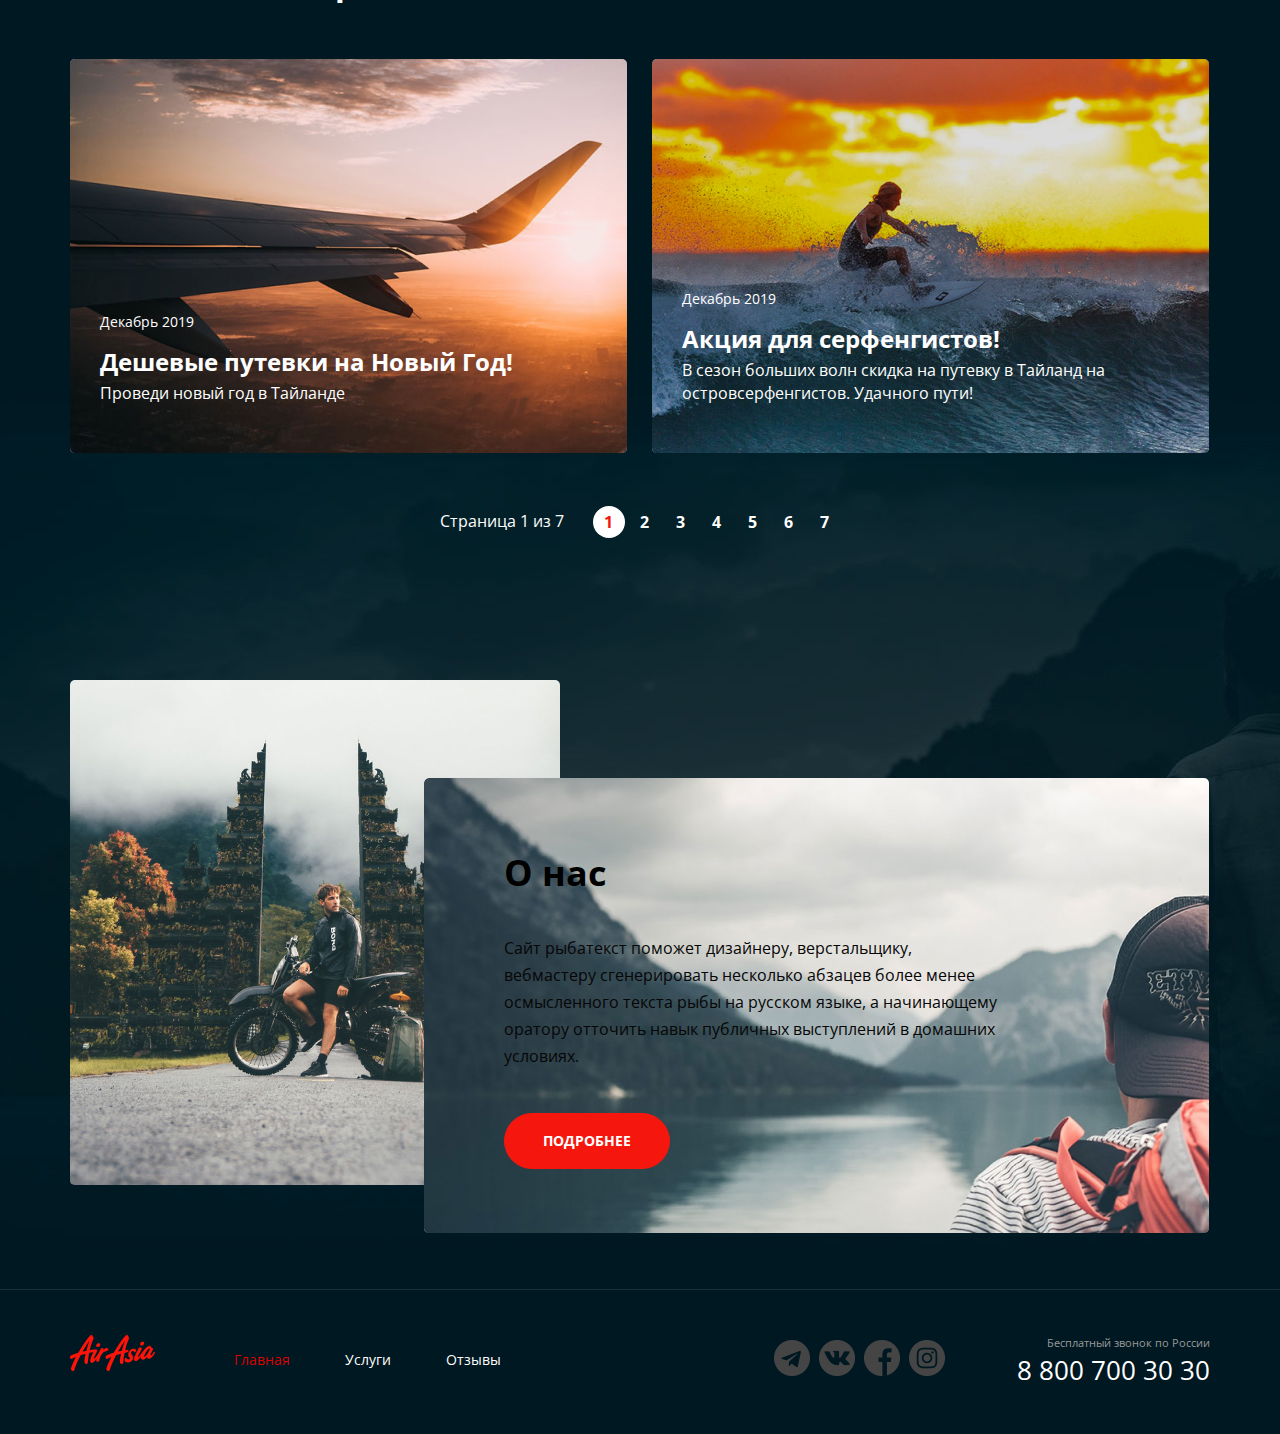
==== commit 1f5a5c68: "small fixes" ====
--- a/index.html
+++ b/index.html
@@ -7,7 +7,7 @@
     <title>Air Asia</title>
   </head>
   <body>
-    <div class="wrapper main-page__wrapper">
+    <div class="wrapper wrapper_main">
       <header class="header">
         <div class="container">
           <a href="#" class="logo">
@@ -15,9 +15,7 @@
           </a>
           <nav class="menu">
             <ul class="menu__list">
-              <li class="menu__item">
-                <a href="#" class="menu__link">Главная</a>
-              </li>
+              <li class="menu__item menu__item_active">Главная</li>
               <li class="menu__item">
                 <a href="#" class="menu__link">Услуги</a>
               </li>
@@ -39,7 +37,7 @@
           <div class="container">
             <h1 class="main-title__title title">Авторские туры по Азии</h1>
             <p class="main-title__text">Открой для себя Азию</p>
-            <a href="#" class="button button__more">Подробнее</a>
+            <a href="#" class="button button-more">Подробнее</a>
           </div>
         </section>
         <section class="hot-tours">
@@ -104,7 +102,6 @@
                     Равным образом постоянное обеспечение нашей деятельности
                     позволяет оценить значение систем массового участия.
                   </p>
-
                   <a href="#" class="button button-see">Смотреть</a>
                 </div>
               </li>
@@ -147,8 +144,7 @@
                     </h3>
                     <p class="news-promotions__text">
                       В сезон больших волн скидка на путевку в Тайланд на
-                      остров -серфенгистов. Удачного пути!
+                      островсерфенгистов. Удачного пути!
                     </p>
                   </div>
                 </li>
@@ -195,7 +191,7 @@
                   навык публичных выступлений в домашних условиях.
                 </p>
               </div>
-              <a href="#" class="button button__more">Подробнее</a>
+              <a href="#" class="button button-more">Подробнее</a>
             </div>
           </div>
         </section>
@@ -207,9 +203,7 @@
           </a>
           <nav class="menu footer__menu">
             <ul class="menu__list">
-              <li class="menu__item">
-                <a href="#" class="menu__link">Главная</a>
-              </li>
+              <li class="menu__item menu__item_active">Главная</li>
               <li class="menu__item">
                 <a href="#" class="menu__link">Услуги</a>
               </li>
--- a/style/style.css
+++ b/style/style.css
@@ -9,14 +9,15 @@
 body {
   font-family: "Open Sans", sans-serif;
   font-size: 16px;
+  line-height: 1.42;
+}
+
+.wrapper_main {
+  background: url("../img/background-top.jpg") center top no-repeat,
+    url("../img/background-bottom.jpg") center bottom 160px no-repeat, #001821;
   color: #fff;
-  line-height: 1.42;
-  background: #001821;
-}
-.main-page__wrapper {
-  background: url("../img/background-top.jpg") center top no-repeat,
-    url("../img/background-bottom.jpg") center bottom 160px no-repeat;
-}
+}
+
 a {
   color: inherit;
 }
@@ -70,6 +71,7 @@
 
 .menu__item {
   display: inline-block;
+  font-size: 14px;
   vertical-align: middle;
   margin-right: 51px;
 }
@@ -78,38 +80,44 @@
   margin-right: 0;
 }
 
+.menu__item:hover {
+  color: #da0100;
+}
+
+.menu__item_active {
+  color: #da0100;
+}
+
 .menu__link {
-  font-size: 14px;
   text-decoration: none;
-}
-
-.menu__link:hover {
-  color: #da0100;
 }
 
 .contacts {
   font-style: normal;
   position: absolute;
-  top: 28px;
+  top: 33px;
   right: 0px;
   text-align: right;
+  line-height: 1;
 }
 
 .contacts__phone {
   font-size: 26px;
-  line-height: 35px;
   text-decoration: none;
 }
 
 .contacts__schedule {
   color: #98a4a8;
   font-size: 13px;
-  line-height: 6px;
   text-decoration: underline;
 }
 
 .contacts__schedule:hover {
   color: #fff;
+}
+
+.contacts__schedule {
+  cursor: pointer;
 }
 
 .contacts__desc {
@@ -142,9 +150,10 @@
 
 .button:active {
   background: #da0100;
-}
-
-.button__more {
+  color: #fff;
+}
+
+.button-more {
   background: #f5170e;
   padding: 17px 38px;
 }
@@ -181,12 +190,8 @@
   margin-right: 0;
 }
 
-.card__header {
-  margin-bottom: 29px;
-}
-
 .card__body {
-  padding: 0 22px;
+  padding: 29px 22px;
 }
 
 .card__title {
@@ -394,6 +399,10 @@
   top: 57px;
 }
 
+.contacts__desc {
+  margin-bottom: 9px;
+}
+
 .footer__contacts {
   top: 47px;
 }
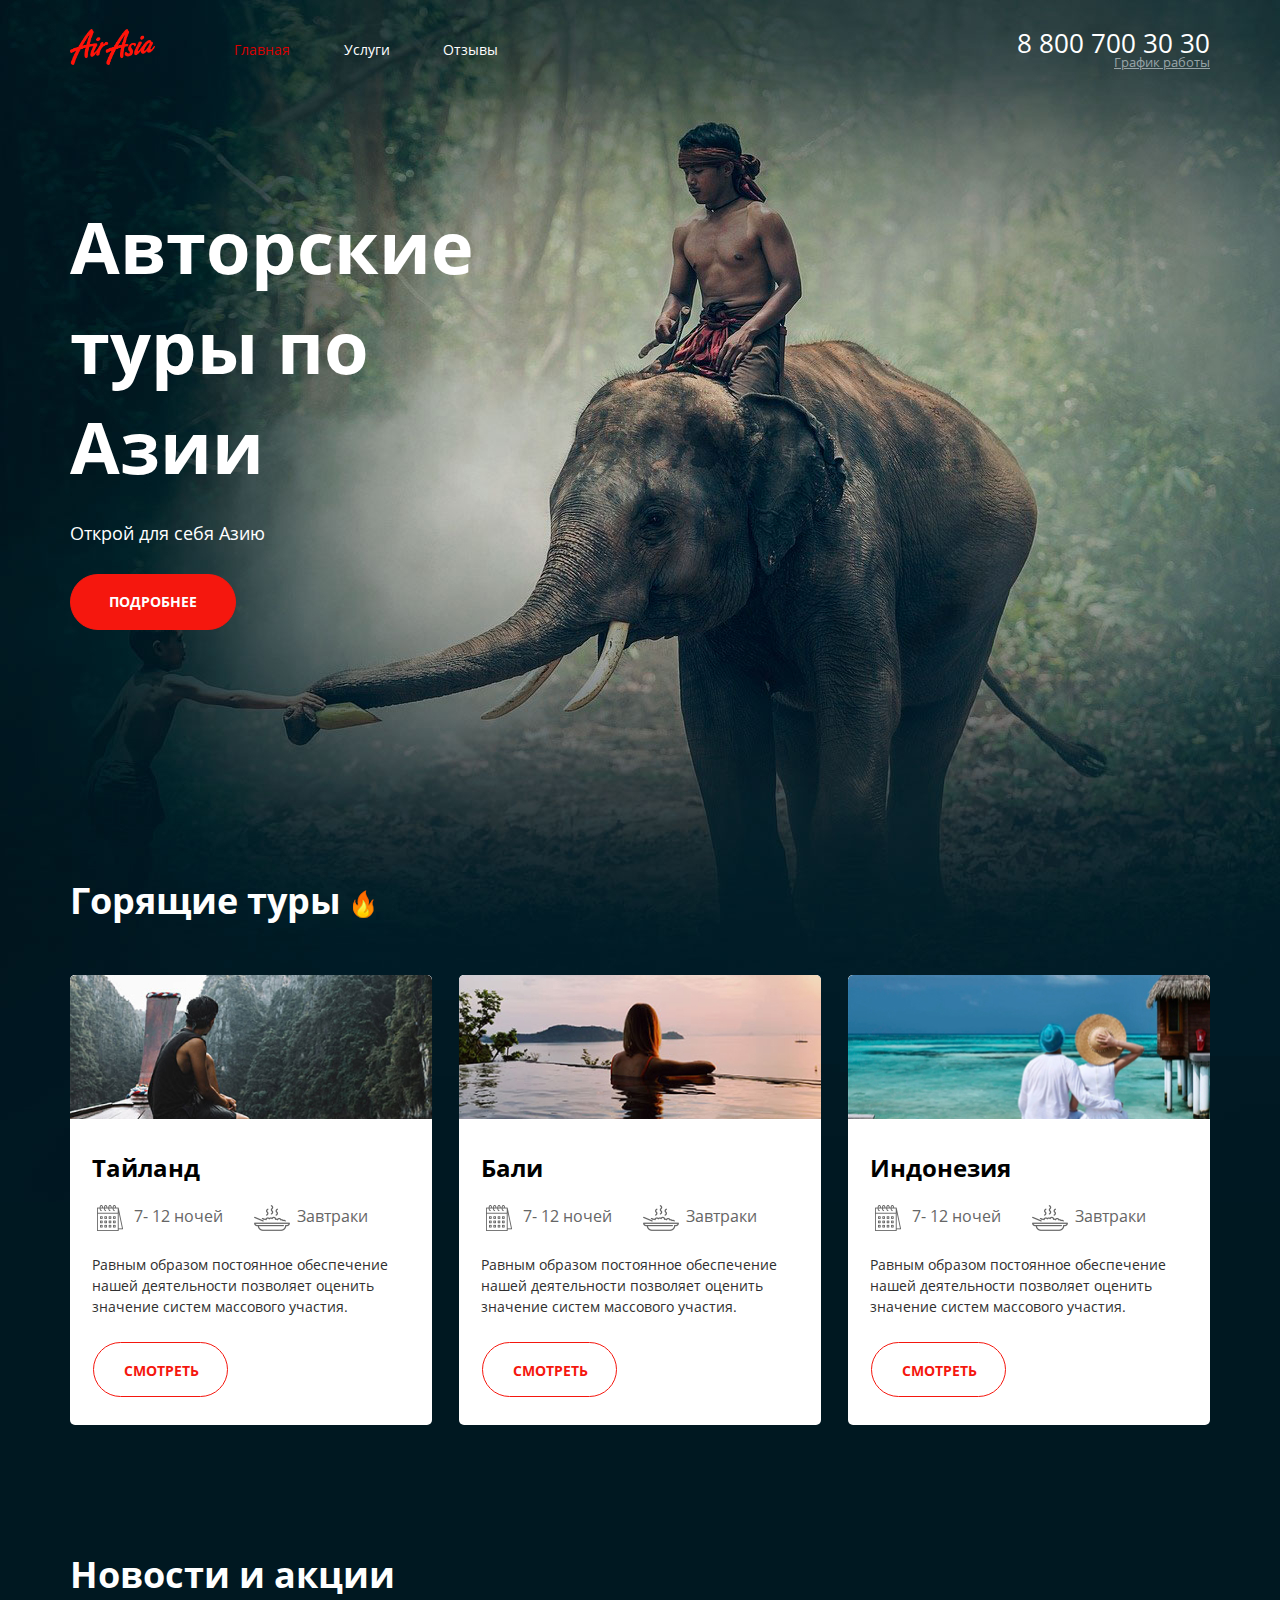
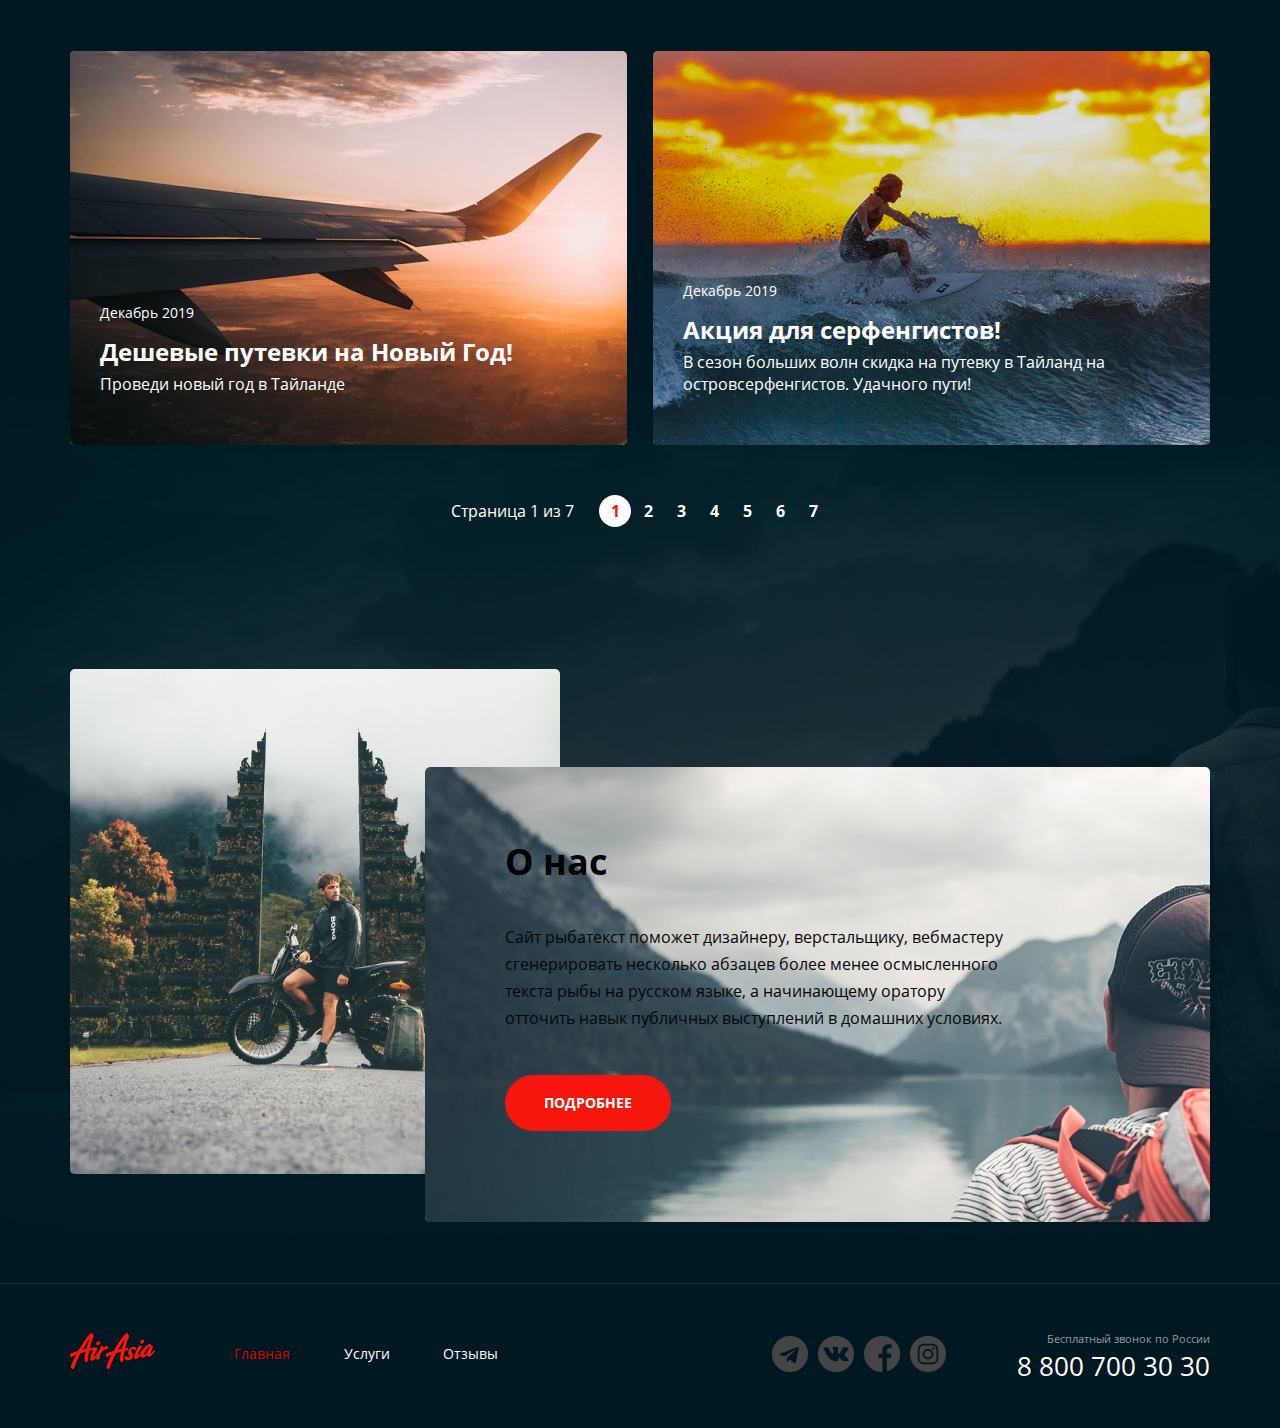
==== commit c6e4162f: "work in progress" ====
--- a/index.html
+++ b/index.html
@@ -3,107 +3,110 @@
   <head>
     <meta charset="UTF-8" />
     <meta name="viewport" content="width=device-width, initial-scale=1.0" />
-    <link rel="stylesheet" href="style/style.css" />
+    <link rel="stylesheet" href="style/main.css" />
     <title>Air Asia</title>
   </head>
   <body>
-    <div class="wrapper wrapper_main">
+    <div class="wrapper wrapper-main">
       <header class="header">
-        <div class="container">
-          <a href="#" class="logo">
-            <img src="img/logo.png" alt="logo" class="logo_img" />
-          </a>
-          <nav class="menu">
-            <ul class="menu__list">
-              <li class="menu__item menu__item_active">Главная</li>
-              <li class="menu__item">
-                <a href="#" class="menu__link">Услуги</a>
-              </li>
-              <li class="menu__item">
-                <a href="#" class="menu__link">Отзывы</a>
-              </li>
-            </ul>
-          </nav>
-          <address class="contacts">
-            <a href="tel:+78007003030" class="contacts__phone"
-              >8 800 700 30 30</a
-            >
-            <div class="contacts__schedule">График работы</div>
-          </address>
-        </div>
+        <section class="hero">
+          <div class="container">
+            <div class="header__container">
+              <a href="#" class="logo">
+                <img
+                  src="img/logo.png"
+                  alt="logo"
+                  class="logo__img logo__img--small"
+                />
+              </a>
+              <nav class="menu">
+                <ul class="menu__list">
+                  <li class="menu__item menu__item_active">Главная</li>
+                  <li class="menu__item">
+                    <a href="services.html" class="menu__link">Услуги</a>
+                  </li>
+                  <li class="menu__item">
+                    <a href="#" class="menu__link">Отзывы</a>
+                  </li>
+                </ul>
+              </nav>
+              <address class="contacts">
+                <a href="tel:+78007003030" class="contacts__phone"
+                  >8 800 700 30 30</a
+                >
+                <div class="contacts__schedule">График работы</div>
+              </address>
+            </div>
+            <div class="main-title">
+              <h1 class="main-title__title title">Авторские туры по Азии</h1>
+              <p class="main-title__text">Открой для себя Азию</p>
+            </div>
+            <a href="#" class="button button-more">Подробнее</a>
+          </div>
+        </section>
       </header>
       <main class="page-content">
-        <section class="main-title">
-          <div class="container">
-            <h1 class="main-title__title title">Авторские туры по Азии</h1>
-            <p class="main-title__text">Открой для себя Азию</p>
-            <a href="#" class="button button-more">Подробнее</a>
-          </div>
-        </section>
         <section class="hot-tours">
-          <div class="container">
+          <div class="container hot-tours-container">
             <h2 class="hot-tours__title">Горящие туры</h2>
             <ul class="hot-tours__list">
               <li class="card">
                 <div class="card__header">
                   <img
-                    src="img/thailand.jpg"
+                    src="img/content/thailand.jpg"
                     alt="thailand"
                     class="card__img"
                   />
                 </div>
-                <div class="card__body">
-                  <h3 class="card__title">Тайланд</h3>
-                  <div class="card__duration-meal">
-                    <div class="card__duration">7- 12 ночей</div>
-                    <div class="card__meal">Завтраки</div>
-                  </div>
-                  <p class="card__desc">
-                    Равным образом постоянное обеспечение нашей деятельности
-                    позволяет оценить значение систем массового участия.
-                  </p>
-
-                  <a href="#" class="button button-see">Смотреть</a>
-                </div>
-              </li>
-              <li class="card">
-                <div class="card__header">
-                  <img src="img/bali.jpg" alt="bali" class="card__img" />
-                </div>
-                <div class="card__body">
-                  <h3 class="card__title">Бали</h3>
-                  <div class="card__duration-meal">
-                    <div class="card__duration">7- 12 ночей</div>
-                    <div class="card__meal">Завтраки</div>
-                  </div>
-                  <p class="card__desc">
-                    Равным образом постоянное обеспечение нашей деятельности
-                    позволяет оценить значение систем массового участия.
-                  </p>
-
-                  <a href="#" class="button button-see">Смотреть</a>
-                </div>
+                <h3 class="card__title">Тайланд</h3>
+                <div class="card__duration-meal">
+                  <div class="card__duration">7- 12 ночей</div>
+                  <div class="card__meal">Завтраки</div>
+                </div>
+                <p class="card__desc">
+                  Равным образом постоянное обеспечение нашей деятельности
+                  позволяет оценить значение систем массового участия.
+                </p>
+                <a href="#" class="button button-see">Смотреть</a>
               </li>
               <li class="card">
                 <div class="card__header">
                   <img
-                    src="img/indonesia.jpg"
+                    src="img/content/bali.jpg"
+                    alt="bali"
+                    class="card__img"
+                  />
+                </div>
+                <h3 class="card__title">Бали</h3>
+                <div class="card__duration-meal">
+                  <div class="card__duration">7- 12 ночей</div>
+                  <div class="card__meal">Завтраки</div>
+                </div>
+                <p class="card__desc">
+                  Равным образом постоянное обеспечение нашей деятельности
+                  позволяет оценить значение систем массового участия.
+                </p>
+
+                <a href="#" class="button button-see">Смотреть</a>
+              </li>
+              <li class="card">
+                <div class="card__header">
+                  <img
+                    src="img/content/indonesia.jpg"
                     alt="indonesia"
                     class="card__img"
                   />
                 </div>
-                <div class="card__body">
-                  <h3 class="card__title">Индонезия</h3>
-                  <div class="card__duration-meal">
-                    <div class="card__duration">7- 12 ночей</div>
-                    <div class="card__meal">Завтраки</div>
-                  </div>
-                  <p class="card__desc">
-                    Равным образом постоянное обеспечение нашей деятельности
-                    позволяет оценить значение систем массового участия.
-                  </p>
-                  <a href="#" class="button button-see">Смотреть</a>
-                </div>
+                <h3 class="card__title">Индонезия</h3>
+                <div class="card__duration-meal">
+                  <div class="card__duration">7- 12 ночей</div>
+                  <div class="card__meal">Завтраки</div>
+                </div>
+                <p class="card__desc">
+                  Равным образом постоянное обеспечение нашей деятельности
+                  позволяет оценить значение систем массового участия.
+                </p>
+                <a href="#" class="button button-see">Смотреть</a>
               </li>
             </ul>
           </div>
@@ -113,43 +116,41 @@
             <div class="news-promotions__header">
               <h2 class="news-promotions__title">Новости и акции</h2>
             </div>
-            <div class="news-promotions__body">
-              <ul class="news-promotions__list">
-                <li class="news-promotions__item">
-                  <img
-                    src="img/plain.jpg"
-                    alt="plane"
-                    class="news-promotions__img"
-                  />
-                  <div class="news-promotions__content">
-                    <date class="news-promotions__date">Декабрь 2019</date>
-                    <h3 class="news-promotions__title">
-                      Дешевые путевки на Новый Год!
-                    </h3>
-                    <p class="news-promotions__text">
-                      Проведи новый год в Тайланде
-                    </p>
-                  </div>
-                </li>
-                <li class="news-promotions__item">
-                  <img
-                    src="img/surfer.jpg"
-                    alt="surfer"
-                    class="news-promotions__img"
-                  />
-                  <div class="news-promotions__content">
-                    <date class="news-promotions__date">Декабрь 2019</date>
-                    <h3 class="news-promotions__title">
-                      Акция для серфенгистов!
-                    </h3>
-                    <p class="news-promotions__text">
-                      В сезон больших волн скидка на путевку в Тайланд на
-                      островсерфенгистов. Удачного пути!
-                    </p>
-                  </div>
-                </li>
-              </ul>
-            </div>
+            <ul class="news-promotions__list">
+              <li class="news-promotions__item">
+                <img
+                  src="img/content/plain.jpg"
+                  alt="plane"
+                  class="news-promotions__img"
+                />
+                <div class="news-promotions__content">
+                  <date class="news-promotions__date">Декабрь 2019</date>
+                  <h3 class="news-promotions__subtitle">
+                    Дешевые путевки на Новый Год!
+                  </h3>
+                  <p class="news-promotions__text">
+                    Проведи новый год в Тайланде
+                  </p>
+                </div>
+              </li>
+              <li class="news-promotions__item">
+                <img
+                  src="img/content/surfer.jpg"
+                  alt="surfer"
+                  class="news-promotions__img"
+                />
+                <div class="news-promotions__content">
+                  <date class="news-promotions__date">Декабрь 2019</date>
+                  <h3 class="news-promotions__subtitle">
+                    Акция для серфенгистов!
+                  </h3>
+                  <p class="news-promotions__text">
+                    В сезон больших волн скидка на путевку в Тайланд на
+                    островсерфенгистов. Удачного пути!
+                  </p>
+                </div>
+              </li>
+            </ul>
             <div class="paginator">
               <div class="paginator__display">Страница 1 из 7</div>
               <ul class="paginator__list">
@@ -180,26 +181,32 @@
         </section>
         <section class="about-us">
           <div class="container">
-            <div class="about-us__back-pic"></div>
-            <div class="about-us__desc">
-              <h2 class="about-us__title">О нас</h2>
-              <div class="about-us__desc-text">
-                <p>
-                  Сайт рыбатекст поможет дизайнеру, верстальщику, вебмастеру
-                  сгенерировать несколько абзацев более менее осмысленного
-                  текста рыбы на русском языке, а начинающему оратору отточить
-                  навык публичных выступлений в домашних условиях.
-                </p>
+            <div class="about-us__content">
+              <div class="about-us__back-pic"></div>
+              <div class="about-us__desc">
+                <h2 class="about-us__title">О нас</h2>
+                <div class="about-us__desc-text">
+                  <p>
+                    Сайт рыбатекст поможет дизайнеру, верстальщику, вебмастеру
+                    сгенерировать несколько абзацев более менее осмысленного
+                    текста рыбы на русском языке, а начинающему оратору отточить
+                    навык публичных выступлений в домашних условиях.
+                  </p>
+                </div>
+                <a href="#" class="button button-more">Подробнее</a>
               </div>
-              <a href="#" class="button button-more">Подробнее</a>
             </div>
           </div>
         </section>
       </main>
       <footer class="footer">
-        <div class="container">
+        <div class="container footer__container">
           <a href="#" class="logo footer__logo">
-            <img src="img/logo.png" alt="logo" class="logo_img" />
+            <img
+              src="img/logo.png"
+              alt="logo"
+              class="logo_img logo__img--small"
+            />
           </a>
           <nav class="menu footer__menu">
             <ul class="menu__list">
@@ -212,28 +219,28 @@
               </li>
             </ul>
           </nav>
-          <address class="contacts footer__contacts">
+          <nav class="social">
+            <ul class="social__list">
+              <li class="social__item social__item--icon-tg">
+                <a href="#" class="social__link"></a>
+              </li>
+              <li class="social__item social__item--icon-vk">
+                <a href="#" class="social__link"></a>
+              </li>
+              <li class="social__item social__item--icon-fb">
+                <a href="#" class="social__link"></a>
+              </li>
+              <li class="social__item social__item--icon-inst">
+                <a href="#" class="social__link"></a>
+              </li>
+            </ul>
+          </nav>
+          <address class="contacts">
             <div class="contacts__desc">Бесплатный звонок по России</div>
             <a href="tel:+78007003030" class="contacts__phone"
               >8 800 700 30 30</a
             >
           </address>
-          <nav class="social">
-            <ul class="social__list">
-              <li class="social__item social__item_icon_tg">
-                <a href="#" class="social__link"></a>
-              </li>
-              <li class="social__item social__item_icon_vk">
-                <a href="#" class="social__link"></a>
-              </li>
-              <li class="social__item social__item_icon_fb">
-                <a href="#" class="social__link"></a>
-              </li>
-              <li class="social__item social__item_icon_inst">
-                <a href="#" class="social__link"></a>
-              </li>
-            </ul>
-          </nav>
         </div>
       </footer>
     </div>
--- a/style/main.css
+++ b/style/main.css
@@ -0,0 +1,18 @@
+@import url("./fonts/fonts.css");
+@import url("./layout/normalize.css");
+@import url("./layout/base.css");
+
+@import url("./blocks/header.css");
+@import url("./blocks/logo.css");
+@import url("./blocks/menu.css");
+@import url("./blocks/contacts.css");
+@import url("./blocks/main-title.css");
+@import url("./blocks/hot-tours.css");
+@import url("./blocks/news-promotions.css");
+@import url("./blocks/about-us.css");
+@import url("./blocks/button.css");
+@import url("./blocks/paginator.css");
+@import url("./blocks/footer.css");
+@import url("./blocks/social.css");
+@import url("./blocks/breadcrumbs.css");
+@import url("./blocks/services.css");
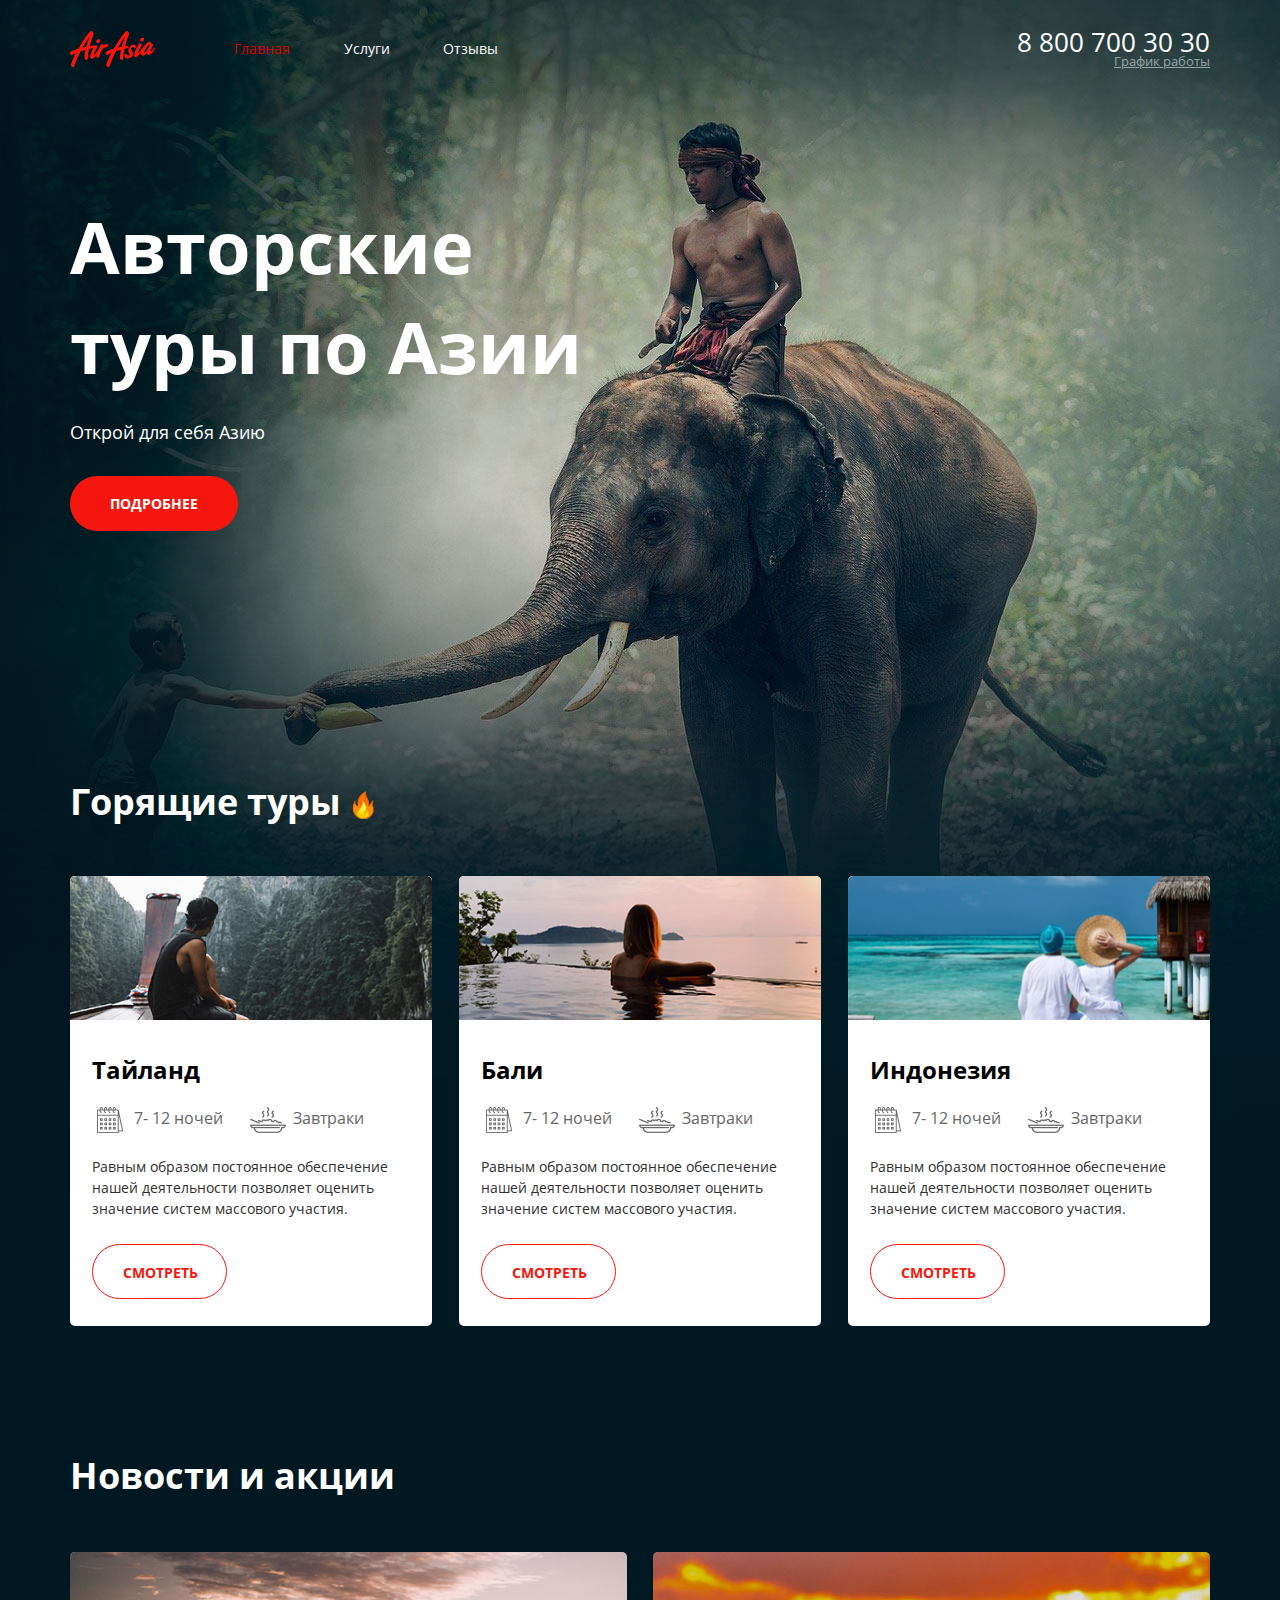
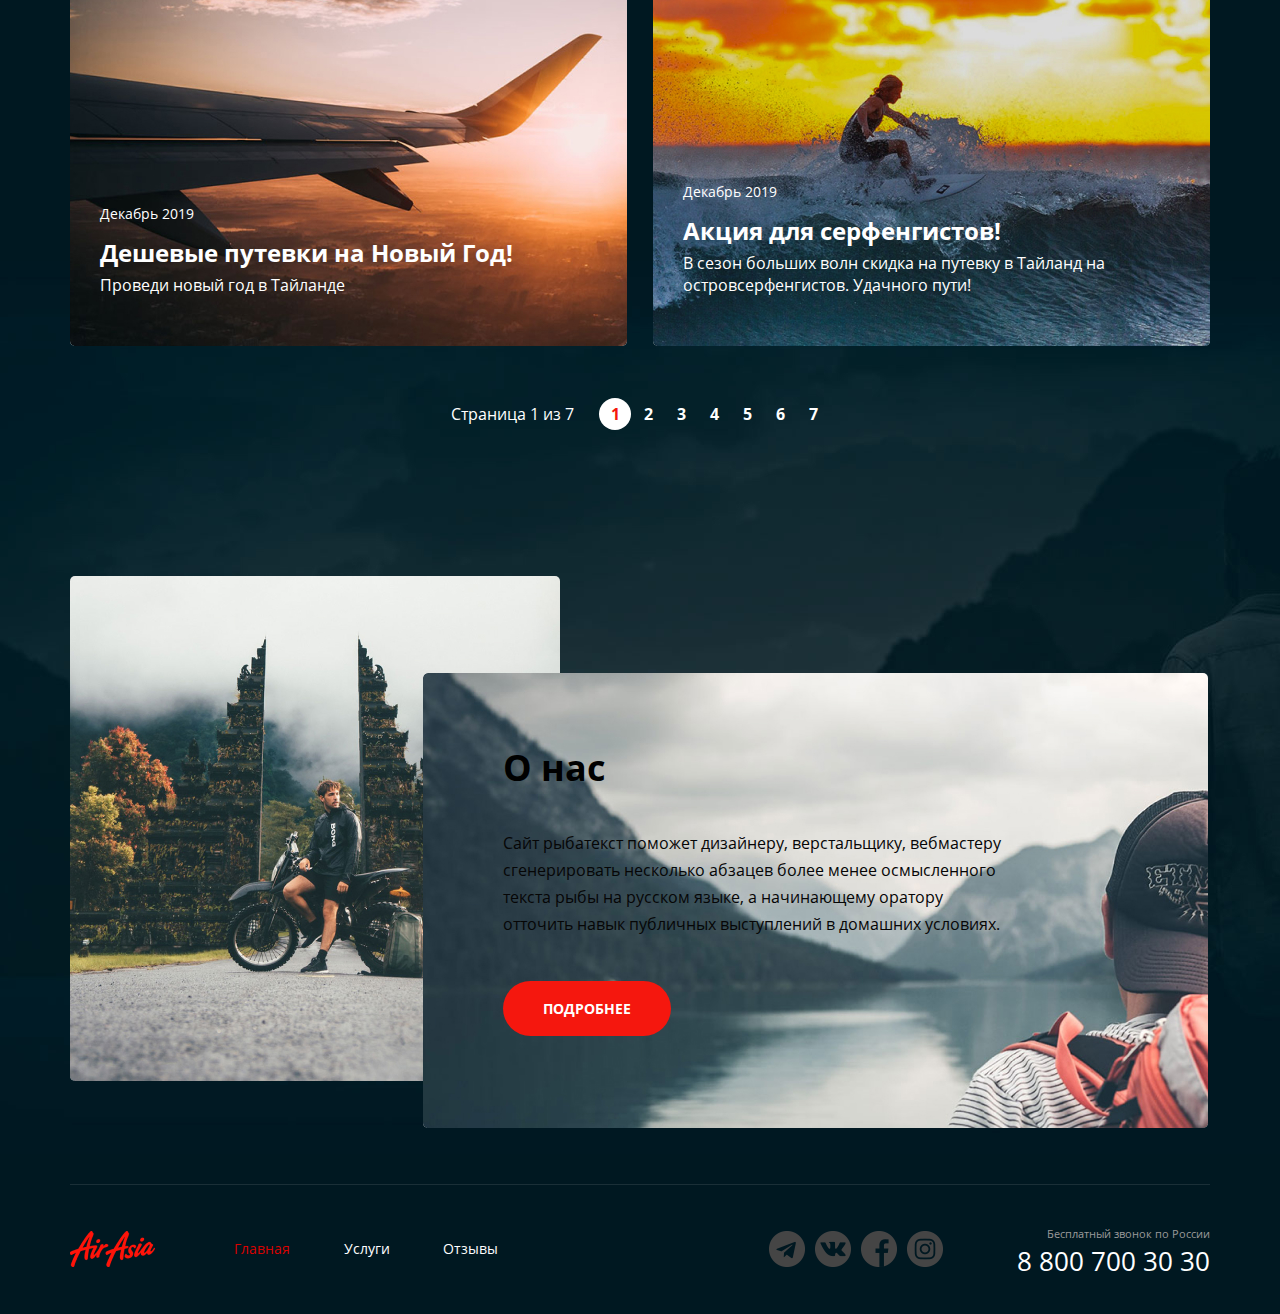
==== commit b97f3b08: "3 week task completed" ====
--- a/index.html
+++ b/index.html
@@ -2,21 +2,21 @@
 <html lang="en">
   <head>
     <meta charset="UTF-8" />
-    <meta name="viewport" content="width=device-width, initial-scale=1.0" />
+    <meta name="viewport" content="width=1200, initial-scale=1.0" />
     <link rel="stylesheet" href="style/main.css" />
     <title>Air Asia</title>
   </head>
   <body>
     <div class="wrapper wrapper-main">
-      <header class="header">
-        <section class="hero">
-          <div class="container">
-            <div class="header__container">
-              <a href="#" class="logo">
-                <img
-                  src="img/logo.png"
+      <section class="hero">
+        <div class="container hero__container">
+          <header class="header">
+            <div class="header__col">
+              <a href="#" class="logo logo--small">
+                <img
+                  src="img/logo/logo-small.png"
                   alt="logo"
-                  class="logo__img logo__img--small"
+                  class="logo__img"
                 />
               </a>
               <nav class="menu">
@@ -30,27 +30,33 @@
                   </li>
                 </ul>
               </nav>
+            </div>
+            <div class="header__col header__col--align--right">
               <address class="contacts">
                 <a href="tel:+78007003030" class="contacts__phone"
                   >8 800 700 30 30</a
                 >
-                <div class="contacts__schedule">График работы</div>
+                <div class="contacts__schedule-dropdown">График работы</div>
               </address>
             </div>
-            <div class="main-title">
-              <h1 class="main-title__title title">Авторские туры по Азии</h1>
-              <p class="main-title__text">Открой для себя Азию</p>
-            </div>
-            <a href="#" class="button button-more">Подробнее</a>
-          </div>
-        </section>
-      </header>
-      <main class="page-content">
+          </header>
+          <div class="hero__content">
+            <div class="hero__text-section">
+              <h1 class="hero__title">Авторские туры по Азии</h1>
+              <h4 class="hero__subtitle">Открой для себя Азию</h4>
+              <a href="#" class="button button--size--large button--color--red"
+                >Подробнее</a
+              >
+            </div>
+          </div>
+        </div>
+      </section>
+      <main class="main-page-content">
         <section class="hot-tours">
-          <div class="container hot-tours-container">
+          <div class="container">
             <h2 class="hot-tours__title">Горящие туры</h2>
             <ul class="hot-tours__list">
-              <li class="card">
+              <li class="hot-tours__item card">
                 <div class="card__header">
                   <img
                     src="img/content/thailand.jpg"
@@ -58,18 +64,24 @@
                     class="card__img"
                   />
                 </div>
-                <h3 class="card__title">Тайланд</h3>
-                <div class="card__duration-meal">
-                  <div class="card__duration">7- 12 ночей</div>
-                  <div class="card__meal">Завтраки</div>
-                </div>
-                <p class="card__desc">
-                  Равным образом постоянное обеспечение нашей деятельности
-                  позволяет оценить значение систем массового участия.
-                </p>
-                <a href="#" class="button button-see">Смотреть</a>
-              </li>
-              <li class="card">
+                <div class="card__body">
+                  <h3 class="card__title">Тайланд</h3>
+                  <div class="card__duration-meal">
+                    <div class="card__duration">7- 12 ночей</div>
+                    <div class="card__meal">Завтраки</div>
+                  </div>
+                  <p class="card__desc">
+                    Равным образом постоянное обеспечение нашей деятельности
+                    позволяет оценить значение систем массового участия.
+                  </p>
+                  <a
+                    href="#"
+                    class="button button--size-small button--color--white"
+                    >Смотреть</a
+                  >
+                </div>
+              </li>
+              <li class="hot-tours__item card">
                 <div class="card__header">
                   <img
                     src="img/content/bali.jpg"
@@ -77,19 +89,25 @@
                     class="card__img"
                   />
                 </div>
-                <h3 class="card__title">Бали</h3>
-                <div class="card__duration-meal">
-                  <div class="card__duration">7- 12 ночей</div>
-                  <div class="card__meal">Завтраки</div>
-                </div>
-                <p class="card__desc">
-                  Равным образом постоянное обеспечение нашей деятельности
-                  позволяет оценить значение систем массового участия.
-                </p>
+                <div class="card__body">
+                  <h3 class="card__title">Бали</h3>
+                  <div class="card__duration-meal">
+                    <div class="card__duration">7- 12 ночей</div>
+                    <div class="card__meal">Завтраки</div>
+                  </div>
+                  <p class="card__desc">
+                    Равным образом постоянное обеспечение нашей деятельности
+                    позволяет оценить значение систем массового участия.
+                  </p>
 
-                <a href="#" class="button button-see">Смотреть</a>
-              </li>
-              <li class="card">
+                  <a
+                    href="#"
+                    class="button button--size-small button--color--white"
+                    >Смотреть</a
+                  >
+                </div>
+              </li>
+              <li class="hot-tours__item card">
                 <div class="card__header">
                   <img
                     src="img/content/indonesia.jpg"
@@ -97,16 +115,22 @@
                     class="card__img"
                   />
                 </div>
-                <h3 class="card__title">Индонезия</h3>
-                <div class="card__duration-meal">
-                  <div class="card__duration">7- 12 ночей</div>
-                  <div class="card__meal">Завтраки</div>
-                </div>
-                <p class="card__desc">
-                  Равным образом постоянное обеспечение нашей деятельности
-                  позволяет оценить значение систем массового участия.
-                </p>
-                <a href="#" class="button button-see">Смотреть</a>
+                <div class="card__body">
+                  <h3 class="card__title">Индонезия</h3>
+                  <div class="card__duration-meal">
+                    <div class="card__duration">7- 12 ночей</div>
+                    <div class="card__meal">Завтраки</div>
+                  </div>
+                  <p class="card__desc">
+                    Равным образом постоянное обеспечение нашей деятельности
+                    позволяет оценить значение систем массового участия.
+                  </p>
+                  <a
+                    href="#"
+                    class="button button--size-small button--color--white"
+                    >Смотреть</a
+                  >
+                </div>
               </li>
             </ul>
           </div>
@@ -117,34 +141,34 @@
               <h2 class="news-promotions__title">Новости и акции</h2>
             </div>
             <ul class="news-promotions__list">
-              <li class="news-promotions__item">
+              <li class="news-promotions__item single-news-promotion__item">
                 <img
                   src="img/content/plain.jpg"
                   alt="plane"
-                  class="news-promotions__img"
-                />
-                <div class="news-promotions__content">
-                  <date class="news-promotions__date">Декабрь 2019</date>
-                  <h3 class="news-promotions__subtitle">
+                  class="single-news-promotion__img"
+                />
+                <div class="single-news-promotion__content">
+                  <date class="single-news-promotion__date">Декабрь 2019</date>
+                  <h3 class="single-news-promotion__subtitle">
                     Дешевые путевки на Новый Год!
                   </h3>
-                  <p class="news-promotions__text">
+                  <p class="single-news-promotion__text">
                     Проведи новый год в Тайланде
                   </p>
                 </div>
               </li>
-              <li class="news-promotions__item">
+              <li class="news-promotions__item single-news-promotion__item">
                 <img
                   src="img/content/surfer.jpg"
                   alt="surfer"
-                  class="news-promotions__img"
-                />
-                <div class="news-promotions__content">
-                  <date class="news-promotions__date">Декабрь 2019</date>
-                  <h3 class="news-promotions__subtitle">
+                  class="single-news-promotion__img"
+                />
+                <div class="single-news-promotion__content">
+                  <date class="single-news-promotion__date">Декабрь 2019</date>
+                  <h3 class="single-news-promotion__subtitle">
                     Акция для серфенгистов!
                   </h3>
-                  <p class="news-promotions__text">
+                  <p class="single-news-promotion__text">
                     В сезон больших волн скидка на путевку в Тайланд на
                     островсерфенгистов. Удачного пути!
                   </p>
@@ -182,7 +206,6 @@
         <section class="about-us">
           <div class="container">
             <div class="about-us__content">
-              <div class="about-us__back-pic"></div>
               <div class="about-us__desc">
                 <h2 class="about-us__title">О нас</h2>
                 <div class="about-us__desc-text">
@@ -193,54 +216,64 @@
                     навык публичных выступлений в домашних условиях.
                   </p>
                 </div>
-                <a href="#" class="button button-more">Подробнее</a>
+                <a
+                  href="#"
+                  class="button button--size--large button--color--red"
+                  >Подробнее</a
+                >
               </div>
             </div>
           </div>
         </section>
       </main>
-      <footer class="footer">
-        <div class="container footer__container">
-          <a href="#" class="logo footer__logo">
-            <img
-              src="img/logo.png"
-              alt="logo"
-              class="logo_img logo__img--small"
-            />
-          </a>
-          <nav class="menu footer__menu">
-            <ul class="menu__list">
-              <li class="menu__item menu__item_active">Главная</li>
-              <li class="menu__item">
-                <a href="#" class="menu__link">Услуги</a>
-              </li>
-              <li class="menu__item">
-                <a href="#" class="menu__link">Отзывы</a>
-              </li>
-            </ul>
-          </nav>
-          <nav class="social">
-            <ul class="social__list">
-              <li class="social__item social__item--icon-tg">
-                <a href="#" class="social__link"></a>
-              </li>
-              <li class="social__item social__item--icon-vk">
-                <a href="#" class="social__link"></a>
-              </li>
-              <li class="social__item social__item--icon-fb">
-                <a href="#" class="social__link"></a>
-              </li>
-              <li class="social__item social__item--icon-inst">
-                <a href="#" class="social__link"></a>
-              </li>
-            </ul>
-          </nav>
-          <address class="contacts">
-            <div class="contacts__desc">Бесплатный звонок по России</div>
-            <a href="tel:+78007003030" class="contacts__phone"
-              >8 800 700 30 30</a
-            >
-          </address>
+      <footer class="footer-container">
+        <div class="container footer-container__content">
+          <div class="footer">
+            <div class="footer__col">
+              <a href="#" class="logo logo--small">
+                <img
+                  src="img/logo/logo-small.png"
+                  alt="logo"
+                  class="logo__img"
+                />
+              </a>
+              <nav class="menu">
+                <ul class="menu__list">
+                  <li class="menu__item menu__item_active">Главная</li>
+                  <li class="menu__item">
+                    <a href="services.html" class="menu__link">Услуги</a>
+                  </li>
+                  <li class="menu__item">
+                    <a href="#" class="menu__link">Отзывы</a>
+                  </li>
+                </ul>
+              </nav>
+            </div>
+            <div class="footer__col footer__col--align--right">
+              <nav class="socials footer__socials">
+                <ul class="socials__list">
+                  <li class="socials__item socials__item--icon-tg">
+                    <a href="#" class="socials__link"></a>
+                  </li>
+                  <li class="socials__item socials__item--icon-vk">
+                    <a href="#" class="socials__link"></a>
+                  </li>
+                  <li class="socials__item socials__item--icon-fb">
+                    <a href="#" class="socials__link"></a>
+                  </li>
+                  <li class="socials__item socials__item--icon-inst">
+                    <a href="#" class="socials__link"></a>
+                  </li>
+                </ul>
+              </nav>
+              <address class="contacts">
+                <div class="contacts__desc">Бесплатный звонок по России</div>
+                <a href="tel:+78007003030" class="contacts__phone"
+                  >8 800 700 30 30</a
+                >
+              </address>
+            </div>
+          </div>
         </div>
       </footer>
     </div>
--- a/style/main.css
+++ b/style/main.css
@@ -2,17 +2,22 @@
 @import url("./layout/normalize.css");
 @import url("./layout/base.css");
 
+@import url("./blocks/hero.css");
 @import url("./blocks/header.css");
 @import url("./blocks/logo.css");
 @import url("./blocks/menu.css");
 @import url("./blocks/contacts.css");
 @import url("./blocks/main-title.css");
 @import url("./blocks/hot-tours.css");
+@import url("./blocks/card.css");
 @import url("./blocks/news-promotions.css");
 @import url("./blocks/about-us.css");
 @import url("./blocks/button.css");
 @import url("./blocks/paginator.css");
 @import url("./blocks/footer.css");
-@import url("./blocks/social.css");
+@import url("./blocks/socials.css");
 @import url("./blocks/breadcrumbs.css");
+@import url("./blocks/top-line.css");
 @import url("./blocks/services.css");
+@import url("./blocks/inner-section.css");
+@import url("./blocks/partners.css");
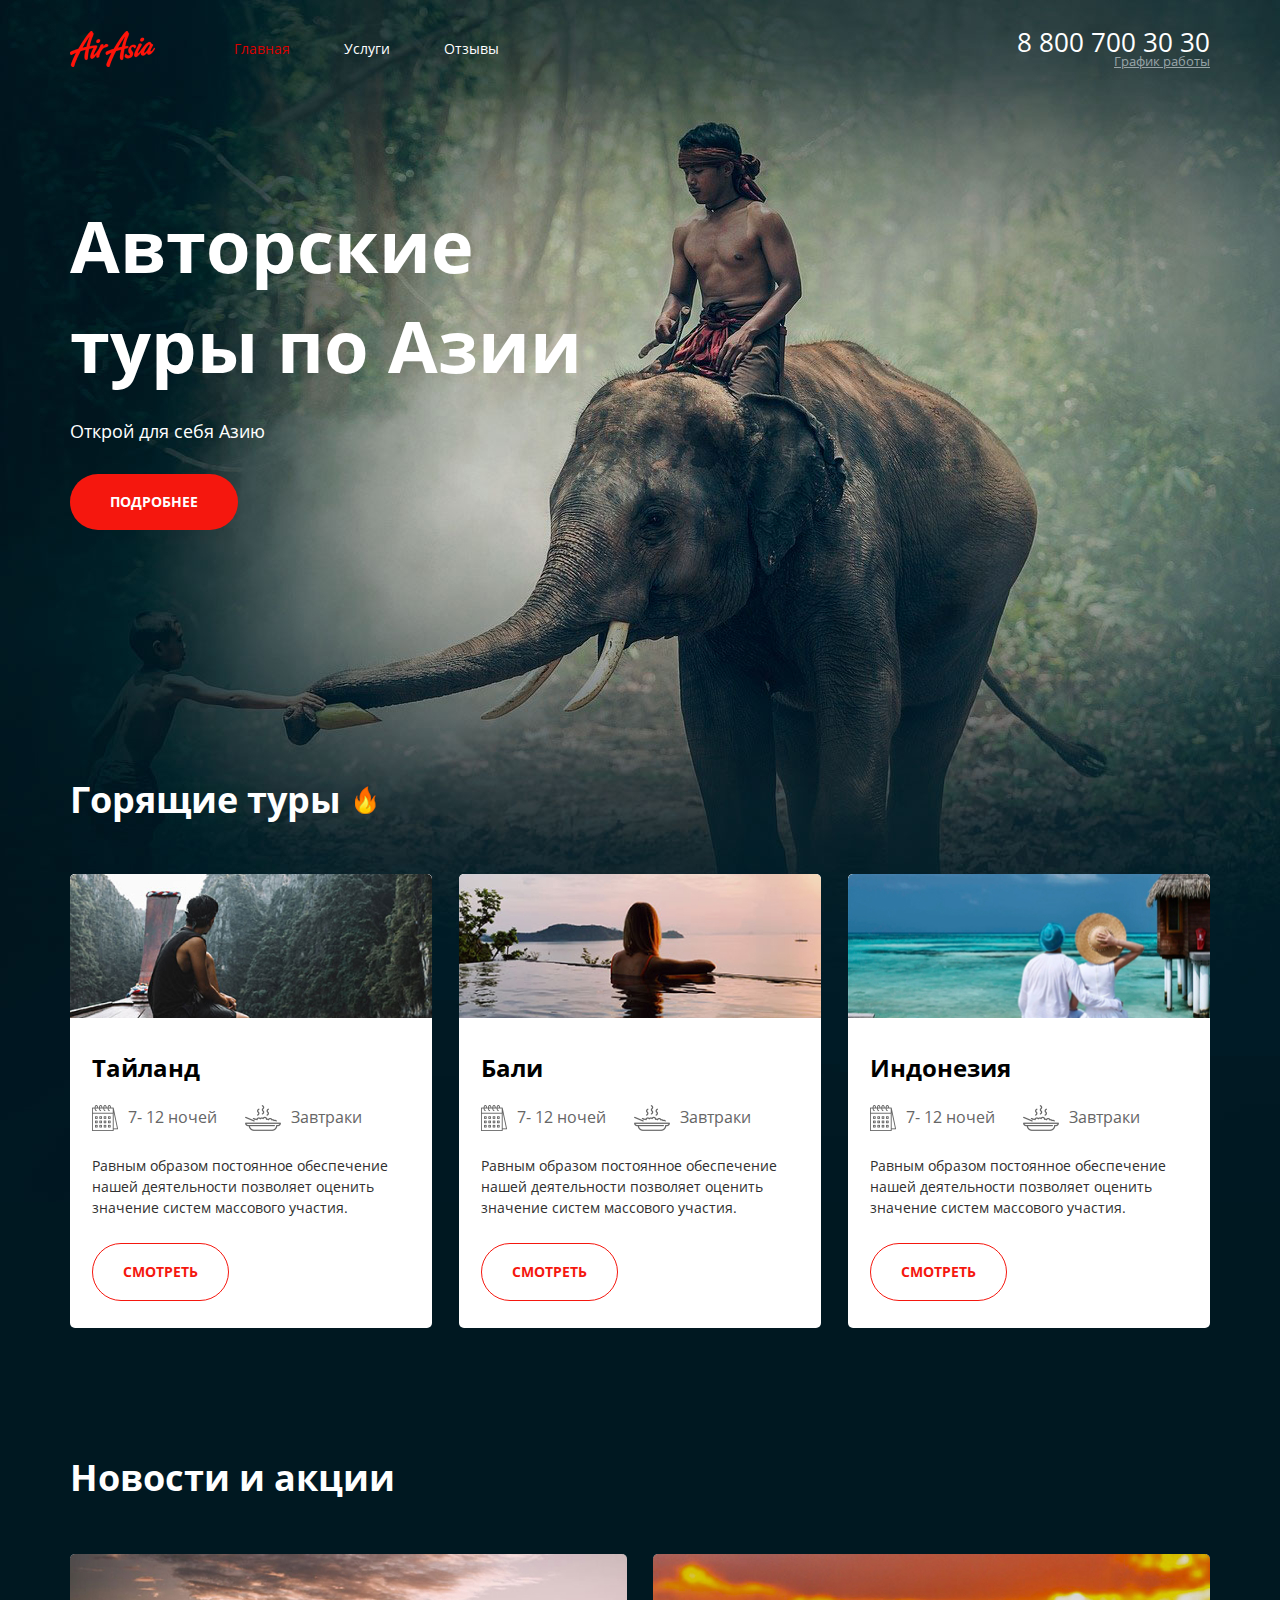
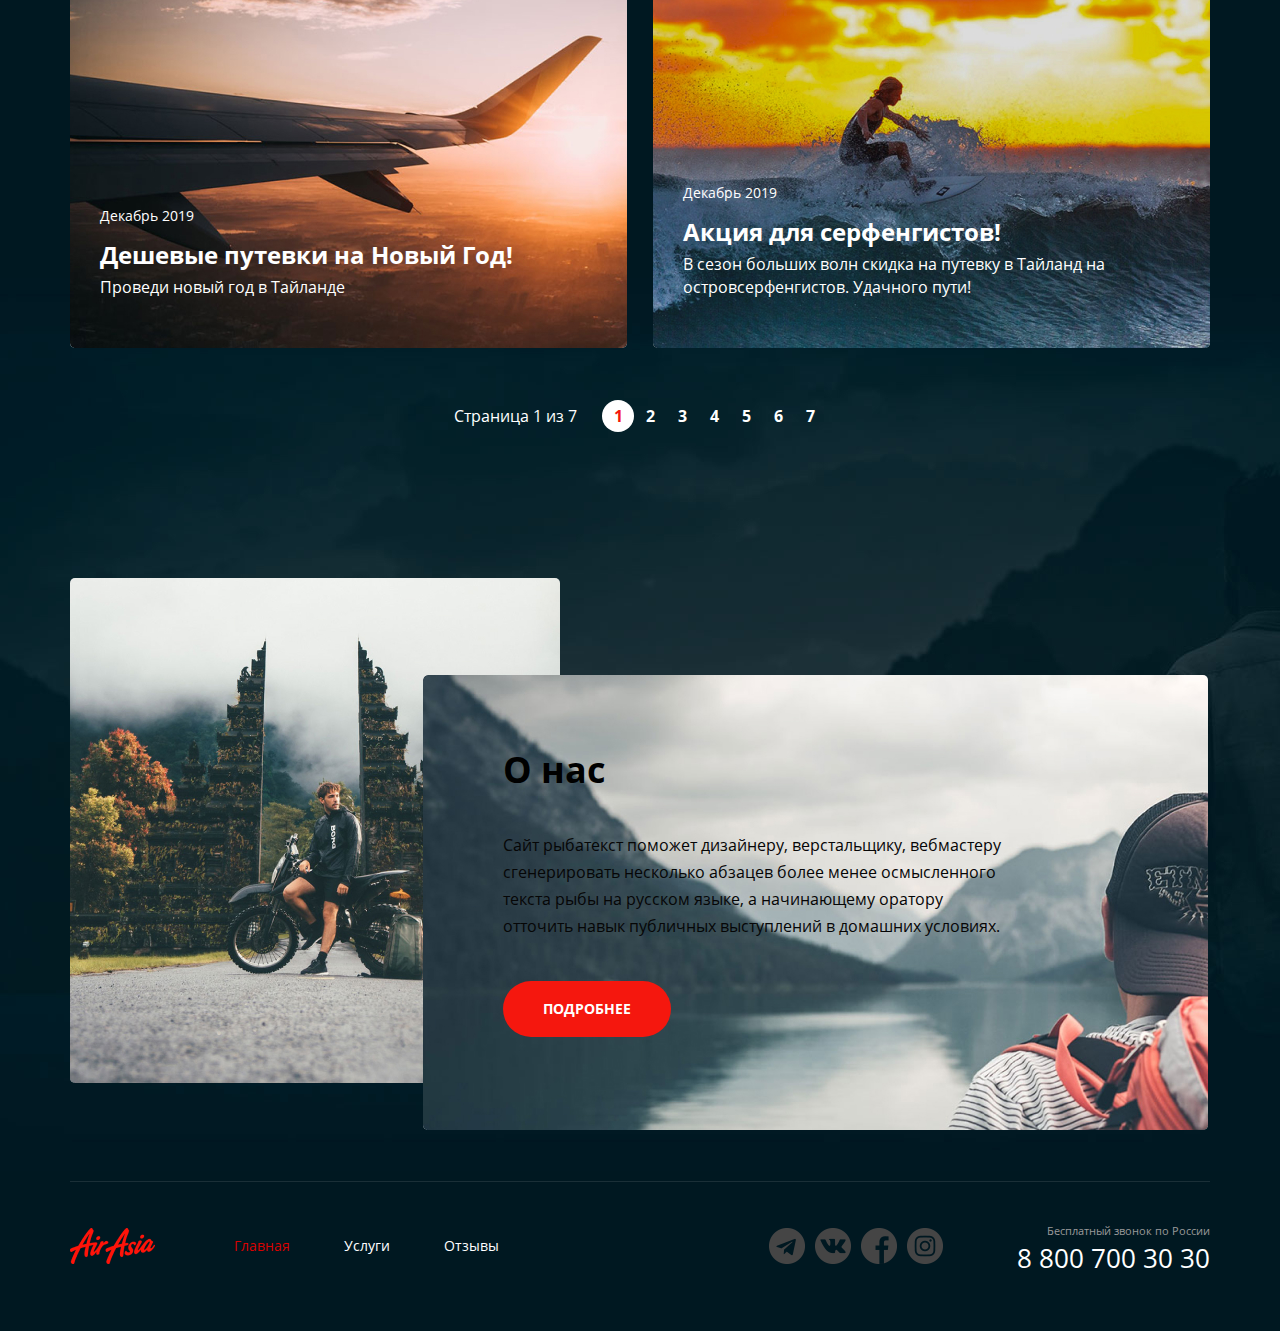
==== commit f0a924a1: "corrections" ====
--- a/index.html
+++ b/index.html
@@ -12,7 +12,7 @@
         <div class="container hero__container">
           <header class="header">
             <div class="header__col">
-              <a href="#" class="logo logo--small">
+              <a href="index.html" class="logo logo--small">
                 <img
                   src="img/logo/logo-small.png"
                   alt="logo"
@@ -26,7 +26,7 @@
                     <a href="services.html" class="menu__link">Услуги</a>
                   </li>
                   <li class="menu__item">
-                    <a href="#" class="menu__link">Отзывы</a>
+                    <a href="reviews.html" class="menu__link">Отзывы</a>
                   </li>
                 </ul>
               </nav>
@@ -66,9 +66,15 @@
                 </div>
                 <div class="card__body">
                   <h3 class="card__title">Тайланд</h3>
-                  <div class="card__duration-meal">
-                    <div class="card__duration">7- 12 ночей</div>
-                    <div class="card__meal">Завтраки</div>
+                  <div class="card__options">
+                    <ul class="options__list options">
+                      <li class="options__item options__item--type--duration">
+                        7- 12 ночей
+                      </li>
+                      <li class="options__item options__item--type--meal">
+                        Завтраки
+                      </li>
+                    </ul>
                   </div>
                   <p class="card__desc">
                     Равным образом постоянное обеспечение нашей деятельности
@@ -91,9 +97,15 @@
                 </div>
                 <div class="card__body">
                   <h3 class="card__title">Бали</h3>
-                  <div class="card__duration-meal">
-                    <div class="card__duration">7- 12 ночей</div>
-                    <div class="card__meal">Завтраки</div>
+                  <div class="card__options">
+                    <ul class="options__list options">
+                      <li class="options__item options__item--type--duration">
+                        7- 12 ночей
+                      </li>
+                      <li class="options__item options__item--type--meal">
+                        Завтраки
+                      </li>
+                    </ul>
                   </div>
                   <p class="card__desc">
                     Равным образом постоянное обеспечение нашей деятельности
@@ -117,10 +129,17 @@
                 </div>
                 <div class="card__body">
                   <h3 class="card__title">Индонезия</h3>
-                  <div class="card__duration-meal">
-                    <div class="card__duration">7- 12 ночей</div>
-                    <div class="card__meal">Завтраки</div>
+                  <div class="card__options">
+                    <ul class="options__list options">
+                      <li class="options__item options__item--type--duration">
+                        7- 12 ночей
+                      </li>
+                      <li class="options__item options__item--type--meal">
+                        Завтраки
+                      </li>
+                    </ul>
                   </div>
+
                   <p class="card__desc">
                     Равным образом постоянное обеспечение нашей деятельности
                     позволяет оценить значение систем массового участия.
@@ -230,7 +249,7 @@
         <div class="container footer-container__content">
           <div class="footer">
             <div class="footer__col">
-              <a href="#" class="logo logo--small">
+              <a href="index.html" class="logo logo--small">
                 <img
                   src="img/logo/logo-small.png"
                   alt="logo"
@@ -244,7 +263,7 @@
                     <a href="services.html" class="menu__link">Услуги</a>
                   </li>
                   <li class="menu__item">
-                    <a href="#" class="menu__link">Отзывы</a>
+                    <a href="reviews.html" class="menu__link">Отзывы</a>
                   </li>
                 </ul>
               </nav>
--- a/style/main.css
+++ b/style/main.css
@@ -21,3 +21,9 @@
 @import url("./blocks/services.css");
 @import url("./blocks/inner-section.css");
 @import url("./blocks/partners.css");
+@import url("./blocks/review.css");
+@import url("./blocks/reviews.css");
+@import url("./blocks/reviewer.css");
+@import url("./blocks/banner-section.css");
+@import url("./blocks/reviewer.css");
+@import url("./blocks/reviewer.css");
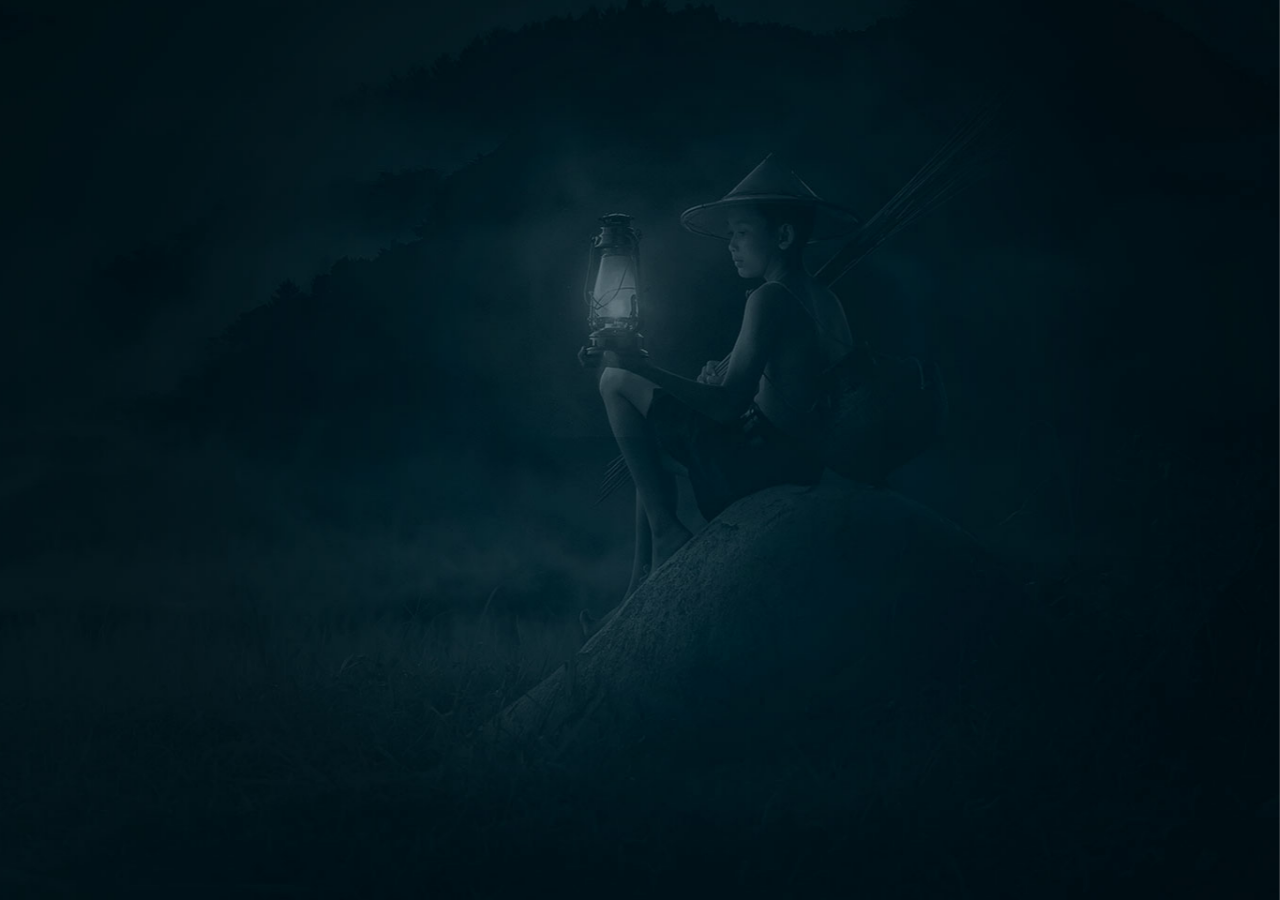
==== commit 22bd254e: "week 4" ====
--- a/index.html
+++ b/index.html
@@ -1,300 +1,28 @@
-<!DOCTYPE html>
-<html lang="en">
-  <head>
-    <meta charset="UTF-8" />
-    <meta name="viewport" content="width=1200, initial-scale=1.0" />
-    <link rel="stylesheet" href="style/main.css" />
-    <title>Air Asia</title>
-  </head>
-  <body>
-    <div class="wrapper wrapper-main">
-      <section class="hero">
-        <div class="container hero__container">
-          <header class="header">
-            <div class="header__col">
-              <a href="index.html" class="logo logo--small">
-                <img
-                  src="img/logo/logo-small.png"
-                  alt="logo"
-                  class="logo__img"
-                />
-              </a>
-              <nav class="menu">
-                <ul class="menu__list">
-                  <li class="menu__item menu__item_active">Главная</li>
-                  <li class="menu__item">
-                    <a href="services.html" class="menu__link">Услуги</a>
-                  </li>
-                  <li class="menu__item">
-                    <a href="reviews.html" class="menu__link">Отзывы</a>
-                  </li>
-                </ul>
-              </nav>
-            </div>
-            <div class="header__col header__col--align--right">
-              <address class="contacts">
-                <a href="tel:+78007003030" class="contacts__phone"
-                  >8 800 700 30 30</a
-                >
-                <div class="contacts__schedule-dropdown">График работы</div>
-              </address>
-            </div>
-          </header>
-          <div class="hero__content">
-            <div class="hero__text-section">
-              <h1 class="hero__title">Авторские туры по Азии</h1>
-              <h4 class="hero__subtitle">Открой для себя Азию</h4>
-              <a href="#" class="button button--size--large button--color--red"
-                >Подробнее</a
-              >
-            </div>
-          </div>
-        </div>
-      </section>
-      <main class="main-page-content">
-        <section class="hot-tours">
-          <div class="container">
-            <h2 class="hot-tours__title">Горящие туры</h2>
-            <ul class="hot-tours__list">
-              <li class="hot-tours__item card">
-                <div class="card__header">
-                  <img
-                    src="img/content/thailand.jpg"
-                    alt="thailand"
-                    class="card__img"
-                  />
-                </div>
-                <div class="card__body">
-                  <h3 class="card__title">Тайланд</h3>
-                  <div class="card__options">
-                    <ul class="options__list options">
-                      <li class="options__item options__item--type--duration">
-                        7- 12 ночей
-                      </li>
-                      <li class="options__item options__item--type--meal">
-                        Завтраки
-                      </li>
-                    </ul>
-                  </div>
-                  <p class="card__desc">
-                    Равным образом постоянное обеспечение нашей деятельности
-                    позволяет оценить значение систем массового участия.
-                  </p>
-                  <a
-                    href="#"
-                    class="button button--size-small button--color--white"
-                    >Смотреть</a
-                  >
-                </div>
-              </li>
-              <li class="hot-tours__item card">
-                <div class="card__header">
-                  <img
-                    src="img/content/bali.jpg"
-                    alt="bali"
-                    class="card__img"
-                  />
-                </div>
-                <div class="card__body">
-                  <h3 class="card__title">Бали</h3>
-                  <div class="card__options">
-                    <ul class="options__list options">
-                      <li class="options__item options__item--type--duration">
-                        7- 12 ночей
-                      </li>
-                      <li class="options__item options__item--type--meal">
-                        Завтраки
-                      </li>
-                    </ul>
-                  </div>
-                  <p class="card__desc">
-                    Равным образом постоянное обеспечение нашей деятельности
-                    позволяет оценить значение систем массового участия.
-                  </p>
-
-                  <a
-                    href="#"
-                    class="button button--size-small button--color--white"
-                    >Смотреть</a
-                  >
-                </div>
-              </li>
-              <li class="hot-tours__item card">
-                <div class="card__header">
-                  <img
-                    src="img/content/indonesia.jpg"
-                    alt="indonesia"
-                    class="card__img"
-                  />
-                </div>
-                <div class="card__body">
-                  <h3 class="card__title">Индонезия</h3>
-                  <div class="card__options">
-                    <ul class="options__list options">
-                      <li class="options__item options__item--type--duration">
-                        7- 12 ночей
-                      </li>
-                      <li class="options__item options__item--type--meal">
-                        Завтраки
-                      </li>
-                    </ul>
-                  </div>
-
-                  <p class="card__desc">
-                    Равным образом постоянное обеспечение нашей деятельности
-                    позволяет оценить значение систем массового участия.
-                  </p>
-                  <a
-                    href="#"
-                    class="button button--size-small button--color--white"
-                    >Смотреть</a
-                  >
-                </div>
-              </li>
-            </ul>
-          </div>
-        </section>
-        <section class="news-promotions">
-          <div class="container">
-            <div class="news-promotions__header">
-              <h2 class="news-promotions__title">Новости и акции</h2>
-            </div>
-            <ul class="news-promotions__list">
-              <li class="news-promotions__item single-news-promotion__item">
-                <img
-                  src="img/content/plain.jpg"
-                  alt="plane"
-                  class="single-news-promotion__img"
-                />
-                <div class="single-news-promotion__content">
-                  <date class="single-news-promotion__date">Декабрь 2019</date>
-                  <h3 class="single-news-promotion__subtitle">
-                    Дешевые путевки на Новый Год!
-                  </h3>
-                  <p class="single-news-promotion__text">
-                    Проведи новый год в Тайланде
-                  </p>
-                </div>
-              </li>
-              <li class="news-promotions__item single-news-promotion__item">
-                <img
-                  src="img/content/surfer.jpg"
-                  alt="surfer"
-                  class="single-news-promotion__img"
-                />
-                <div class="single-news-promotion__content">
-                  <date class="single-news-promotion__date">Декабрь 2019</date>
-                  <h3 class="single-news-promotion__subtitle">
-                    Акция для серфенгистов!
-                  </h3>
-                  <p class="single-news-promotion__text">
-                    В сезон больших волн скидка на путевку в Тайланд на
-                    островсерфенгистов. Удачного пути!
-                  </p>
-                </div>
-              </li>
-            </ul>
-            <div class="paginator">
-              <div class="paginator__display">Страница 1 из 7</div>
-              <ul class="paginator__list">
-                <li class="paginator__item paginator__item_active">
-                  <a href="#" class="paginator__link">1</a>
-                </li>
-                <li class="paginator__item">
-                  <a href="#" class="paginator__link">2</a>
-                </li>
-                <li class="paginator__item">
-                  <a href="#" class="paginator__link">3</a>
-                </li>
-                <li class="paginator__item">
-                  <a href="#" class="paginator__link">4</a>
-                </li>
-                <li class="paginator__item">
-                  <a href="#" class="paginator__link">5</a>
-                </li>
-                <li class="paginator__item">
-                  <a href="#" class="paginator__link">6</a>
-                </li>
-                <li class="paginator__item">
-                  <a href="#" class="paginator__link">7</a>
-                </li>
-              </ul>
-            </div>
-          </div>
-        </section>
-        <section class="about-us">
-          <div class="container">
-            <div class="about-us__content">
-              <div class="about-us__desc">
-                <h2 class="about-us__title">О нас</h2>
-                <div class="about-us__desc-text">
-                  <p>
-                    Сайт рыбатекст поможет дизайнеру, верстальщику, вебмастеру
-                    сгенерировать несколько абзацев более менее осмысленного
-                    текста рыбы на русском языке, а начинающему оратору отточить
-                    навык публичных выступлений в домашних условиях.
-                  </p>
-                </div>
-                <a
-                  href="#"
-                  class="button button--size--large button--color--red"
-                  >Подробнее</a
-                >
-              </div>
-            </div>
-          </div>
-        </section>
-      </main>
-      <footer class="footer-container">
-        <div class="container footer-container__content">
-          <div class="footer">
-            <div class="footer__col">
-              <a href="index.html" class="logo logo--small">
-                <img
-                  src="img/logo/logo-small.png"
-                  alt="logo"
-                  class="logo__img"
-                />
-              </a>
-              <nav class="menu">
-                <ul class="menu__list">
-                  <li class="menu__item menu__item_active">Главная</li>
-                  <li class="menu__item">
-                    <a href="services.html" class="menu__link">Услуги</a>
-                  </li>
-                  <li class="menu__item">
-                    <a href="reviews.html" class="menu__link">Отзывы</a>
-                  </li>
-                </ul>
-              </nav>
-            </div>
-            <div class="footer__col footer__col--align--right">
-              <nav class="socials footer__socials">
-                <ul class="socials__list">
-                  <li class="socials__item socials__item--icon-tg">
-                    <a href="#" class="socials__link"></a>
-                  </li>
-                  <li class="socials__item socials__item--icon-vk">
-                    <a href="#" class="socials__link"></a>
-                  </li>
-                  <li class="socials__item socials__item--icon-fb">
-                    <a href="#" class="socials__link"></a>
-                  </li>
-                  <li class="socials__item socials__item--icon-inst">
-                    <a href="#" class="socials__link"></a>
-                  </li>
-                </ul>
-              </nav>
-              <address class="contacts">
-                <div class="contacts__desc">Бесплатный звонок по России</div>
-                <a href="tel:+78007003030" class="contacts__phone"
-                  >8 800 700 30 30</a
-                >
-              </address>
-            </div>
-          </div>
-        </div>
-      </footer>
-    </div>
-  </body>
-</html>
+<!DOCTYPE html>
+<html lang="en">
+  <head>
+    <meta charset="UTF-8" />
+    <meta name="viewport" content="width=1200, initial-scale=1.0" />
+    <link rel="stylesheet" href="style/main.css" />
+    <title>Air Asia | Welcome Page</title>
+  </head>
+  <body>
+    <div class="welcome">
+      <div class="welcome-container">
+        <img
+          src="./img/logo/logo-large.png"
+          alt="air asia logo"
+          class="logo logo--large"
+        />
+        <div class="welcome-text">Открой для себя Азию</div>
+        <div class="button-container">
+          <a
+            href="main.html"
+            class="button button--color--red button--size--large button--type--enter"
+            >войти</a
+          >
+        </div>
+      </div>
+    </div>
+  </body>
+</html>
--- a/style/main.css
+++ b/style/main.css
@@ -23,7 +23,8 @@
 @import url("./blocks/partners.css");
 @import url("./blocks/review.css");
 @import url("./blocks/reviews.css");
-@import url("./blocks/reviewer.css");
+@import url("./blocks/tag.css");
 @import url("./blocks/banner-section.css");
-@import url("./blocks/reviewer.css");
-@import url("./blocks/reviewer.css");
+@import url("./blocks/review-form.css");
+@import url("./blocks/controls.css");
+@import url("./blocks/welcome-page.css");
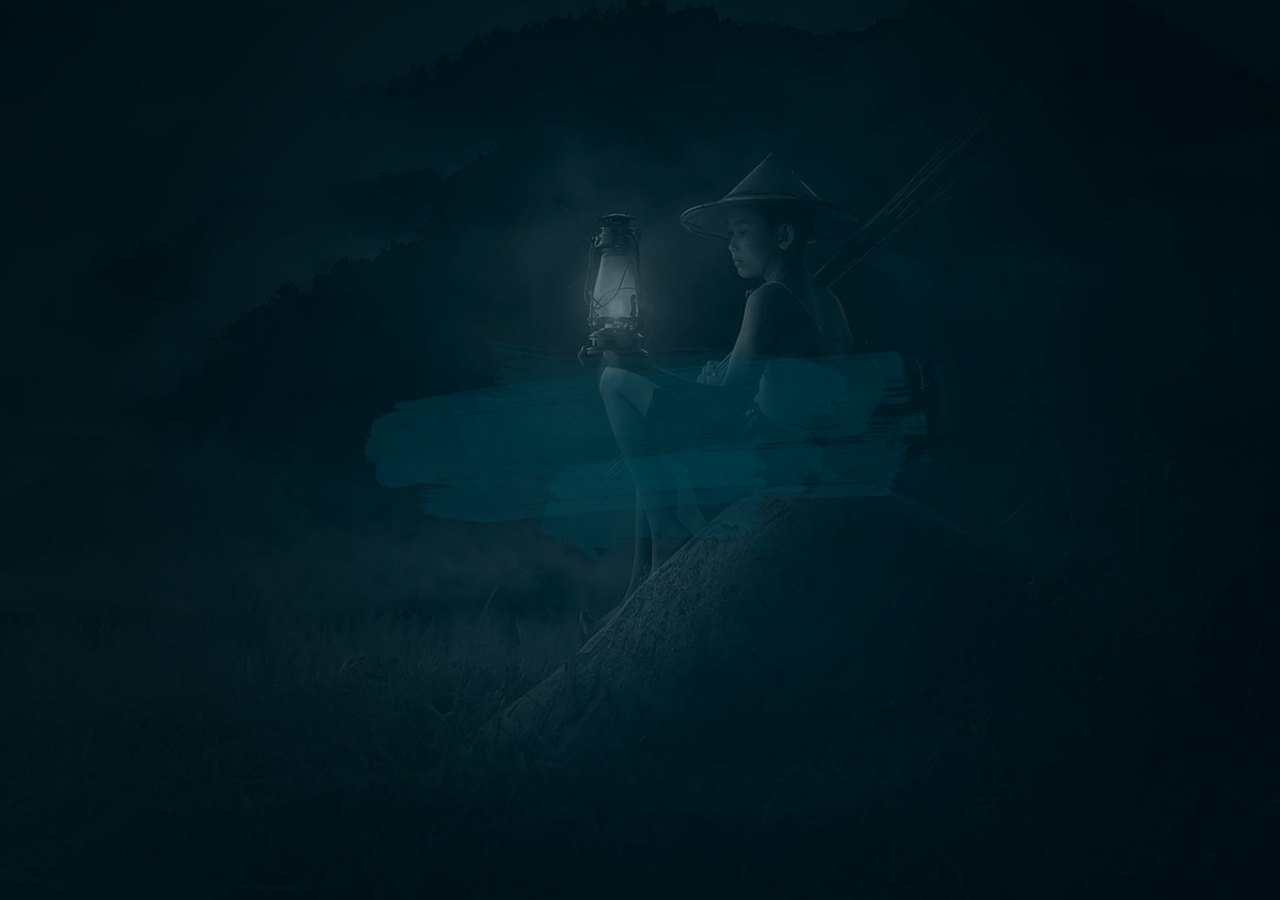
==== commit 3a935147: "corrections HW 4" ====
--- a/index.html
+++ b/index.html
@@ -14,8 +14,8 @@
           alt="air asia logo"
           class="logo logo--large"
         />
-        <div class="welcome-text">Открой для себя Азию</div>
-        <div class="button-container">
+        <div class="welcome-container__text">Открой для себя Азию</div>
+        <div class="welcome-container__button">
           <a
             href="main.html"
             class="button button--color--red button--size--large button--type--enter"
